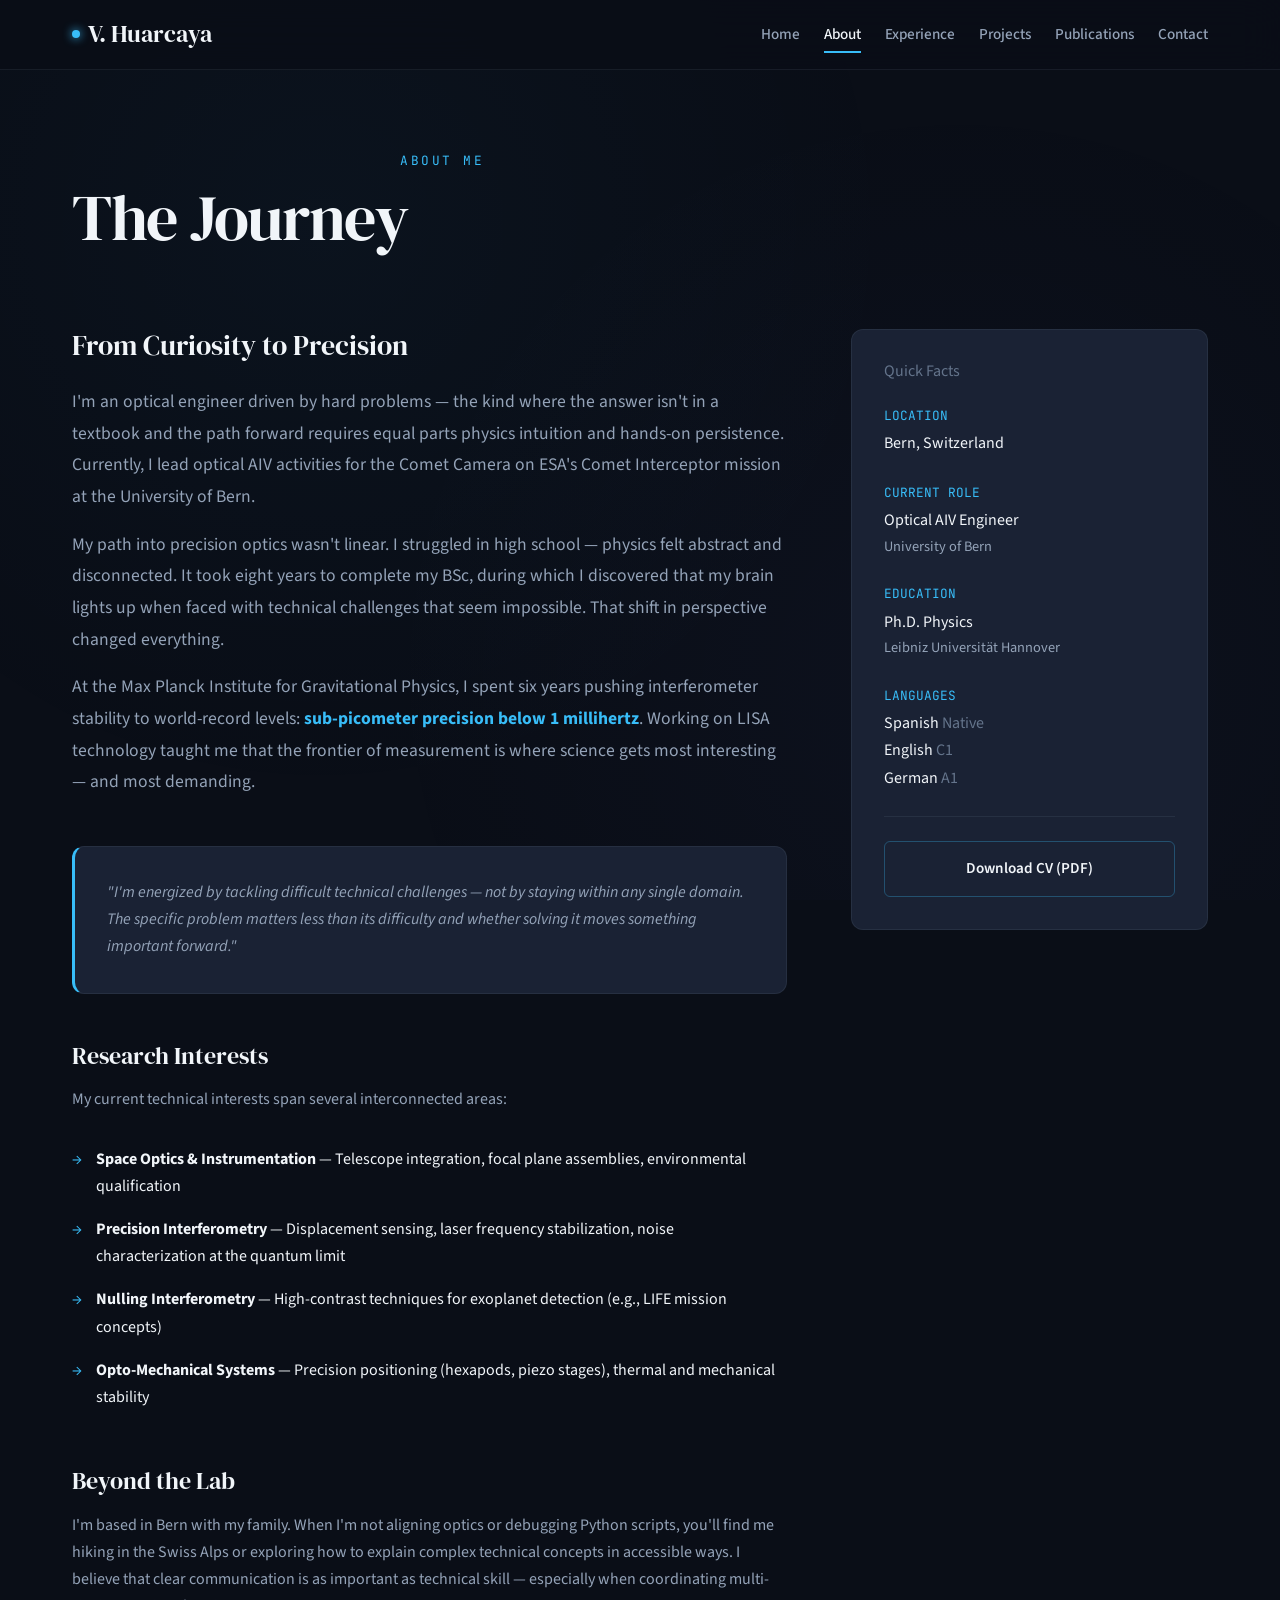
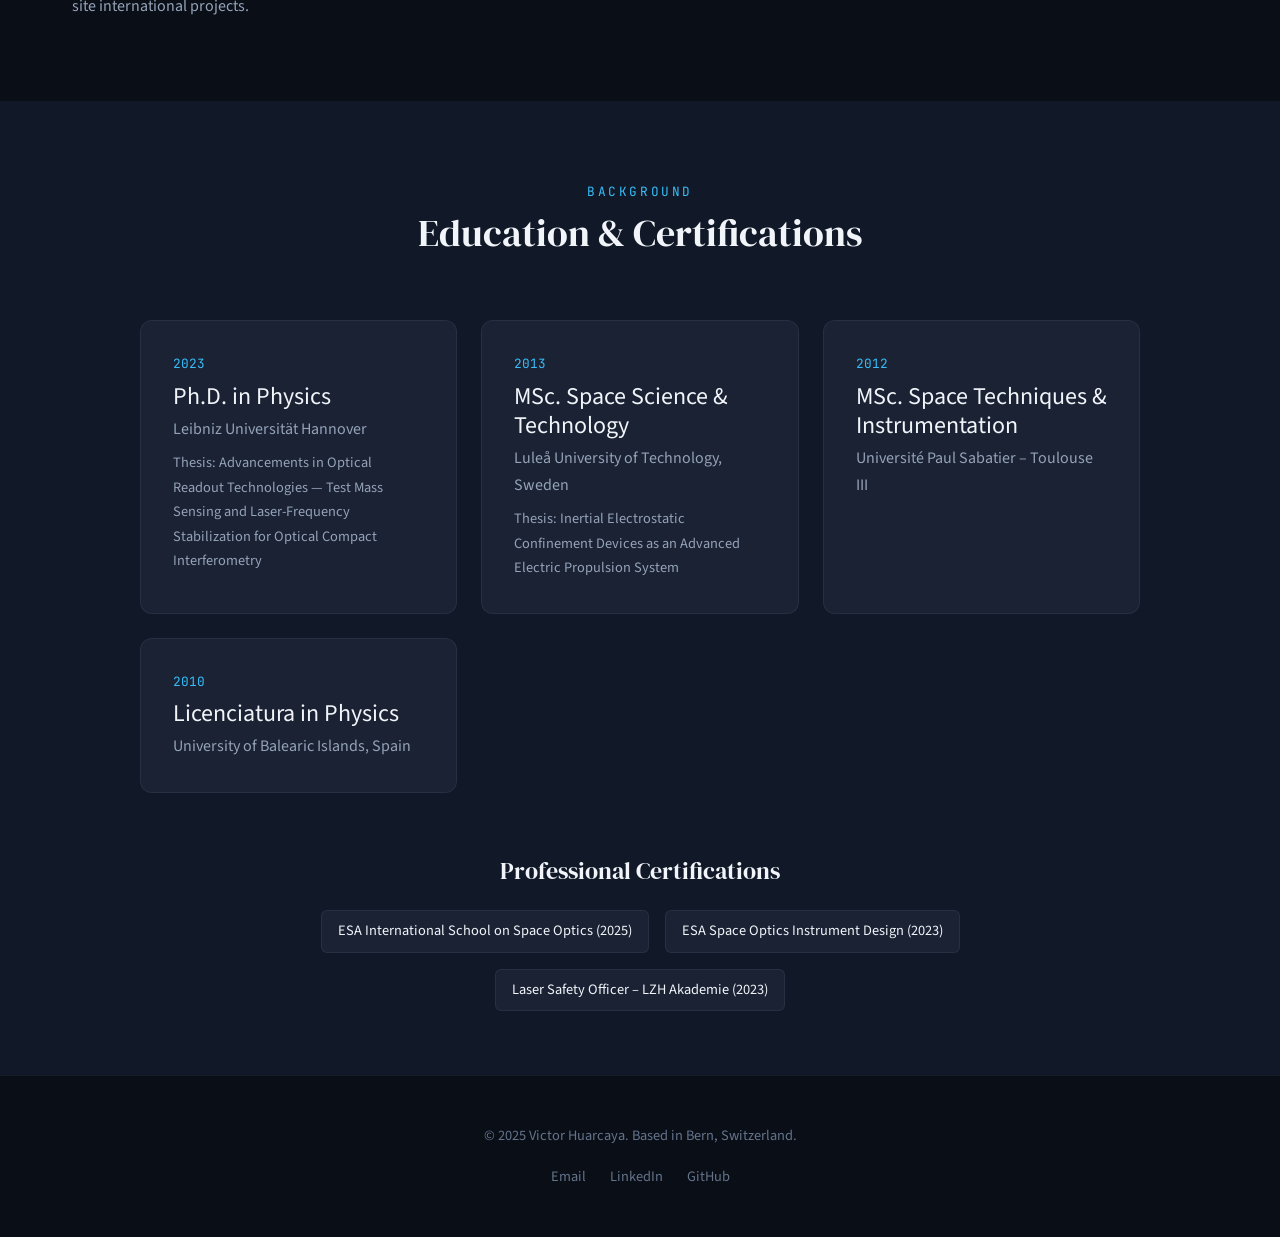
==== about.html @ 5726334d "Add files via upload" ====
<!DOCTYPE html>
<html lang="en">
<head>
  <meta charset="UTF-8">
  <meta name="viewport" content="width=device-width, initial-scale=1.0">
  <meta name="description" content="About Victor Huarcaya - Background, research interests, and journey in precision optics and space instrumentation.">
  
  <title>About | Victor Huarcaya</title>
  
  <!-- Fonts -->
  <link rel="preconnect" href="https://fonts.googleapis.com">
  <link rel="preconnect" href="https://fonts.gstatic.com" crossorigin>
  <link href="https://fonts.googleapis.com/css2?family=DM+Serif+Display&family=JetBrains+Mono:wght@400;500&family=Source+Sans+3:wght@400;500;600;700&display=swap" rel="stylesheet">
  
  <!-- Styles -->
  <link rel="stylesheet" href="css/style.css">
  
  <!-- Favicon -->
  <link rel="icon" type="image/svg+xml" href="data:image/svg+xml,<svg xmlns='http://www.w3.org/2000/svg' viewBox='0 0 100 100'><circle cx='50' cy='50' r='40' fill='none' stroke='%2338bdf8' stroke-width='4'/><circle cx='50' cy='50' r='8' fill='%2338bdf8'/></svg>">
</head>
<body>
  <!-- Navigation -->
  <nav class="nav">
    <div class="nav-inner">
      <a href="index.html" class="nav-logo">V. Huarcaya</a>
      <ul class="nav-links" id="navLinks">
        <li><a href="index.html">Home</a></li>
        <li><a href="about.html" class="active">About</a></li>
        <li><a href="experience.html">Experience</a></li>
        <li><a href="projects.html">Projects</a></li>
        <li><a href="publications.html">Publications</a></li>
        <li><a href="contact.html">Contact</a></li>
      </ul>
      <button class="nav-toggle" id="navToggle" aria-label="Toggle navigation">
        <span></span>
        <span></span>
        <span></span>
      </button>
    </div>
  </nav>

  <!-- Page Header -->
  <section class="hero" style="min-height: auto; padding: calc(var(--nav-height) + var(--space-3xl)) 0 var(--space-2xl);">
    <div class="container">
      <div class="section-header" style="margin-bottom: 0; text-align: left;">
        <p class="overline">About Me</p>
        <h1>The Journey</h1>
      </div>
    </div>
  </section>

  <!-- Main Content -->
  <section style="padding-top: 0;">
    <div class="container">
      <div style="display: grid; grid-template-columns: 2fr 1fr; gap: var(--space-3xl); align-items: start;">
        
        <!-- Bio Content -->
        <div>
          <h2 style="font-size: 1.75rem; margin-bottom: var(--space-lg);">From Curiosity to Precision</h2>
          
          <p style="font-size: 1.1rem; color: var(--text-secondary); line-height: 1.8;">
            I'm an optical engineer driven by hard problems — the kind where the answer isn't in a textbook 
            and the path forward requires equal parts physics intuition and hands-on persistence. Currently, 
            I lead optical AIV activities for the Comet Camera on ESA's Comet Interceptor mission at the 
            University of Bern.
          </p>
          
          <p style="font-size: 1.1rem; color: var(--text-secondary); line-height: 1.8;">
            My path into precision optics wasn't linear. I struggled in high school — physics felt abstract 
            and disconnected. It took eight years to complete my BSc, during which I discovered that my 
            brain lights up when faced with technical challenges that seem impossible. That shift in 
            perspective changed everything.
          </p>
          
          <p style="font-size: 1.1rem; color: var(--text-secondary); line-height: 1.8;">
            At the Max Planck Institute for Gravitational Physics, I spent six years pushing interferometer 
            stability to world-record levels: <strong style="color: var(--accent-primary);">sub-picometer 
            precision below 1 millihertz</strong>. Working on LISA technology taught me that the frontier 
            of measurement is where science gets most interesting — and most demanding.
          </p>

          <div class="card" style="margin: var(--space-2xl) 0; border-left: 3px solid var(--accent-primary);">
            <p style="font-style: italic; margin-bottom: 0; color: var(--text-secondary);">
              "I'm energized by tackling difficult technical challenges — not by staying within any single 
              domain. The specific problem matters less than its difficulty and whether solving it moves 
              something important forward."
            </p>
          </div>

          <h3 style="margin-top: var(--space-2xl);">Research Interests</h3>
          
          <p>My current technical interests span several interconnected areas:</p>
          
          <ul style="list-style: none; margin: var(--space-lg) 0;">
            <li style="padding: var(--space-sm) 0; padding-left: var(--space-lg); position: relative;">
              <span style="position: absolute; left: 0; color: var(--accent-primary);">→</span>
              <strong>Space Optics & Instrumentation</strong> — Telescope integration, focal plane assemblies, 
              environmental qualification
            </li>
            <li style="padding: var(--space-sm) 0; padding-left: var(--space-lg); position: relative;">
              <span style="position: absolute; left: 0; color: var(--accent-primary);">→</span>
              <strong>Precision Interferometry</strong> — Displacement sensing, laser frequency stabilization, 
              noise characterization at the quantum limit
            </li>
            <li style="padding: var(--space-sm) 0; padding-left: var(--space-lg); position: relative;">
              <span style="position: absolute; left: 0; color: var(--accent-primary);">→</span>
              <strong>Nulling Interferometry</strong> — High-contrast techniques for exoplanet detection 
              (e.g., LIFE mission concepts)
            </li>
            <li style="padding: var(--space-sm) 0; padding-left: var(--space-lg); position: relative;">
              <span style="position: absolute; left: 0; color: var(--accent-primary);">→</span>
              <strong>Opto-Mechanical Systems</strong> — Precision positioning (hexapods, piezo stages), 
              thermal and mechanical stability
            </li>
          </ul>

          <h3 style="margin-top: var(--space-2xl);">Beyond the Lab</h3>
          
          <p>
            I'm based in Bern with my family. When I'm not aligning optics or debugging Python scripts, 
            you'll find me hiking in the Swiss Alps or exploring how to explain complex technical concepts 
            in accessible ways. I believe that clear communication is as important as technical skill — 
            especially when coordinating multi-site international projects.
          </p>
        </div>
        
        <!-- Sidebar -->
        <aside>
          <div class="card" style="position: sticky; top: calc(var(--nav-height) + var(--space-xl));">
            <h3 style="font-family: var(--font-body); font-size: 1rem; color: var(--text-muted); margin-bottom: var(--space-lg);">
              Quick Facts
            </h3>
            
            <div style="margin-bottom: var(--space-lg);">
              <p style="font-family: var(--font-mono); font-size: 0.8rem; color: var(--accent-primary); margin-bottom: var(--space-xs);">
                LOCATION
              </p>
              <p style="margin-bottom: 0; color: var(--text-primary);">Bern, Switzerland</p>
            </div>
            
            <div style="margin-bottom: var(--space-lg);">
              <p style="font-family: var(--font-mono); font-size: 0.8rem; color: var(--accent-primary); margin-bottom: var(--space-xs);">
                CURRENT ROLE
              </p>
              <p style="margin-bottom: 0; color: var(--text-primary);">Optical AIV Engineer</p>
              <p style="font-size: 0.9rem;">University of Bern</p>
            </div>
            
            <div style="margin-bottom: var(--space-lg);">
              <p style="font-family: var(--font-mono); font-size: 0.8rem; color: var(--accent-primary); margin-bottom: var(--space-xs);">
                EDUCATION
              </p>
              <p style="margin-bottom: 0; color: var(--text-primary);">Ph.D. Physics</p>
              <p style="font-size: 0.9rem;">Leibniz Universität Hannover</p>
            </div>
            
            <div style="margin-bottom: var(--space-lg);">
              <p style="font-family: var(--font-mono); font-size: 0.8rem; color: var(--accent-primary); margin-bottom: var(--space-xs);">
                LANGUAGES
              </p>
              <p style="margin-bottom: 0;">
                <span style="color: var(--text-primary);">Spanish</span> <span style="color: var(--text-muted);">Native</span><br>
                <span style="color: var(--text-primary);">English</span> <span style="color: var(--text-muted);">C1</span><br>
                <span style="color: var(--text-primary);">German</span> <span style="color: var(--text-muted);">A1</span>
              </p>
            </div>
            
            <hr style="border: none; border-top: 1px solid var(--border-subtle); margin: var(--space-lg) 0;">
            
            <a href="assets/CV_vhuarcaya.pdf" class="btn btn-outline" style="width: 100%; justify-content: center;" download>
              Download CV (PDF)
            </a>
          </div>
        </aside>
      </div>
    </div>
  </section>

  <!-- Education Section -->
  <section style="background: var(--bg-secondary);">
    <div class="container">
      <div class="section-header">
        <p class="overline">Background</p>
        <h2>Education & Certifications</h2>
      </div>
      
      <div class="highlights" style="max-width: 1000px; margin: 0 auto;">
        <div class="card">
          <p style="font-family: var(--font-mono); font-size: 0.8rem; color: var(--accent-primary); margin-bottom: var(--space-sm);">
            2023
          </p>
          <h3 style="font-family: var(--font-body); margin-bottom: var(--space-xs);">Ph.D. in Physics</h3>
          <p style="color: var(--text-secondary); margin-bottom: var(--space-sm);">Leibniz Universität Hannover</p>
          <p style="font-size: 0.9rem; margin-bottom: 0;">
            Thesis: Advancements in Optical Readout Technologies — Test Mass Sensing and 
            Laser-Frequency Stabilization for Optical Compact Interferometry
          </p>
        </div>
        
        <div class="card">
          <p style="font-family: var(--font-mono); font-size: 0.8rem; color: var(--accent-primary); margin-bottom: var(--space-sm);">
            2013
          </p>
          <h3 style="font-family: var(--font-body); margin-bottom: var(--space-xs);">MSc. Space Science & Technology</h3>
          <p style="color: var(--text-secondary); margin-bottom: var(--space-sm);">Luleå University of Technology, Sweden</p>
          <p style="font-size: 0.9rem; margin-bottom: 0;">
            Thesis: Inertial Electrostatic Confinement Devices as an Advanced Electric Propulsion System
          </p>
        </div>
        
        <div class="card">
          <p style="font-family: var(--font-mono); font-size: 0.8rem; color: var(--accent-primary); margin-bottom: var(--space-sm);">
            2012
          </p>
          <h3 style="font-family: var(--font-body); margin-bottom: var(--space-xs);">MSc. Space Techniques & Instrumentation</h3>
          <p style="color: var(--text-secondary); margin-bottom: 0;">Université Paul Sabatier – Toulouse III</p>
        </div>
        
        <div class="card">
          <p style="font-family: var(--font-mono); font-size: 0.8rem; color: var(--accent-primary); margin-bottom: var(--space-sm);">
            2010
          </p>
          <h3 style="font-family: var(--font-body); margin-bottom: var(--space-xs);">Licenciatura in Physics</h3>
          <p style="color: var(--text-secondary); margin-bottom: 0;">University of Balearic Islands, Spain</p>
        </div>
      </div>
      
      <!-- Certifications -->
      <div style="max-width: 800px; margin: var(--space-3xl) auto 0; text-align: center;">
        <h3 style="margin-bottom: var(--space-lg);">Professional Certifications</h3>
        <div style="display: flex; flex-wrap: wrap; gap: var(--space-md); justify-content: center;">
          <span style="background: var(--bg-card); border: 1px solid var(--border-subtle); padding: var(--space-sm) var(--space-md); border-radius: 6px; font-size: 0.9rem;">
            ESA International School on Space Optics (2025)
          </span>
          <span style="background: var(--bg-card); border: 1px solid var(--border-subtle); padding: var(--space-sm) var(--space-md); border-radius: 6px; font-size: 0.9rem;">
            ESA Space Optics Instrument Design (2023)
          </span>
          <span style="background: var(--bg-card); border: 1px solid var(--border-subtle); padding: var(--space-sm) var(--space-md); border-radius: 6px; font-size: 0.9rem;">
            Laser Safety Officer – LZH Akademie (2023)
          </span>
        </div>
      </div>
    </div>
  </section>

  <!-- Footer -->
  <footer class="footer">
    <div class="container">
      <p>© 2025 Victor Huarcaya. Based in Bern, Switzerland.</p>
      <div class="footer-links">
        <a href="mailto:victor.huarcaya@proton.me">Email</a>
        <a href="https://linkedin.com/in/vhuarcaya" target="_blank" rel="noopener">LinkedIn</a>
        <a href="https://github.com/vhuarcaya" target="_blank" rel="noopener">GitHub</a>
      </div>
    </div>
  </footer>

  <!-- Scripts -->
  <script>
    const navToggle = document.getElementById('navToggle');
    const navLinks = document.getElementById('navLinks');
    
    navToggle.addEventListener('click', () => {
      navLinks.classList.toggle('active');
    });

    navLinks.querySelectorAll('a').forEach(link => {
      link.addEventListener('click', () => {
        navLinks.classList.remove('active');
      });
    });
  </script>
</body>
</html>
---- css/style.css ----
/* ============================================
   Victor Huarcaya - Personal Website
   Aesthetic: Refined Scientific / Precision Optics
   ============================================ */

/* ---------- CSS Variables ---------- */
:root {
  /* Color palette - deep space with laser accents */
  --bg-primary: #0a0e17;
  --bg-secondary: #111827;
  --bg-card: #1a2234;
  --bg-card-hover: #212d45;
  
  --text-primary: #f1f5f9;
  --text-secondary: #94a3b8;
  --text-muted: #64748b;
  
  --accent-primary: #38bdf8;    /* Cyan - laser blue */
  --accent-secondary: #818cf8;  /* Soft violet */
  --accent-tertiary: #22d3ee;   /* Bright cyan */
  --accent-gold: #fbbf24;       /* Achievement highlight */
  
  --border-subtle: rgba(148, 163, 184, 0.1);
  --border-accent: rgba(56, 189, 248, 0.3);
  
  /* Typography */
  --font-display: 'DM Serif Display', Georgia, serif;
  --font-body: 'Source Sans 3', -apple-system, sans-serif;
  --font-mono: 'JetBrains Mono', 'Fira Code', monospace;
  
  /* Spacing */
  --space-xs: 0.25rem;
  --space-sm: 0.5rem;
  --space-md: 1rem;
  --space-lg: 1.5rem;
  --space-xl: 2rem;
  --space-2xl: 3rem;
  --space-3xl: 4rem;
  
  /* Transitions */
  --transition-fast: 150ms ease;
  --transition-base: 250ms ease;
  --transition-slow: 400ms ease;
  
  /* Layout */
  --max-width: 1200px;
  --nav-height: 70px;
}

/* ---------- Reset & Base ---------- */
*, *::before, *::after {
  box-sizing: border-box;
  margin: 0;
  padding: 0;
}

html {
  scroll-behavior: smooth;
  font-size: 16px;
}

body {
  font-family: var(--font-body);
  background: var(--bg-primary);
  color: var(--text-primary);
  line-height: 1.7;
  min-height: 100vh;
  overflow-x: hidden;
}

/* Subtle grid background */
body::before {
  content: '';
  position: fixed;
  top: 0;
  left: 0;
  width: 100%;
  height: 100%;
  background-image: 
    radial-gradient(circle at 25% 25%, rgba(56, 189, 248, 0.03) 0%, transparent 50%),
    radial-gradient(circle at 75% 75%, rgba(129, 140, 248, 0.03) 0%, transparent 50%);
  pointer-events: none;
  z-index: -1;
}

a {
  color: var(--accent-primary);
  text-decoration: none;
  transition: color var(--transition-fast);
}

a:hover {
  color: var(--accent-tertiary);
}

img {
  max-width: 100%;
  height: auto;
  display: block;
}

/* ---------- Typography ---------- */
h1, h2, h3, h4 {
  font-family: var(--font-display);
  font-weight: 400;
  line-height: 1.2;
  color: var(--text-primary);
}

h1 {
  font-size: clamp(2.5rem, 5vw, 4rem);
  letter-spacing: -0.02em;
}

h2 {
  font-size: clamp(1.75rem, 3vw, 2.5rem);
  margin-bottom: var(--space-lg);
}

h3 {
  font-size: clamp(1.25rem, 2vw, 1.5rem);
  margin-bottom: var(--space-md);
}

p {
  margin-bottom: var(--space-md);
  color: var(--text-secondary);
}

.lead {
  font-size: 1.25rem;
  color: var(--text-secondary);
  max-width: 65ch;
}

/* ---------- Layout ---------- */
.container {
  width: 100%;
  max-width: var(--max-width);
  margin: 0 auto;
  padding: 0 var(--space-xl);
}

section {
  padding: var(--space-3xl) 0;
}

/* ---------- Navigation ---------- */
.nav {
  position: fixed;
  top: 0;
  left: 0;
  right: 0;
  height: var(--nav-height);
  background: rgba(10, 14, 23, 0.85);
  backdrop-filter: blur(20px);
  border-bottom: 1px solid var(--border-subtle);
  z-index: 1000;
  transition: background var(--transition-base);
}

.nav-inner {
  display: flex;
  align-items: center;
  justify-content: space-between;
  height: 100%;
  max-width: var(--max-width);
  margin: 0 auto;
  padding: 0 var(--space-xl);
}

.nav-logo {
  font-family: var(--font-display);
  font-size: 1.5rem;
  color: var(--text-primary);
  display: flex;
  align-items: center;
  gap: var(--space-sm);
}

.nav-logo::before {
  content: '';
  width: 8px;
  height: 8px;
  background: var(--accent-primary);
  border-radius: 50%;
  box-shadow: 0 0 10px var(--accent-primary);
}

.nav-links {
  display: flex;
  gap: var(--space-lg);
  list-style: none;
}

.nav-links a {
  color: var(--text-secondary);
  font-size: 0.95rem;
  font-weight: 500;
  padding: var(--space-sm) 0;
  position: relative;
}

.nav-links a::after {
  content: '';
  position: absolute;
  bottom: 0;
  left: 0;
  width: 0;
  height: 2px;
  background: var(--accent-primary);
  transition: width var(--transition-base);
}

.nav-links a:hover,
.nav-links a.active {
  color: var(--text-primary);
}

.nav-links a:hover::after,
.nav-links a.active::after {
  width: 100%;
}

/* Mobile nav toggle */
.nav-toggle {
  display: none;
  flex-direction: column;
  gap: 5px;
  background: none;
  border: none;
  cursor: pointer;
  padding: var(--space-sm);
}

.nav-toggle span {
  width: 24px;
  height: 2px;
  background: var(--text-primary);
  transition: var(--transition-fast);
}

/* ---------- Hero Section ---------- */
.hero {
  min-height: 100vh;
  display: flex;
  align-items: center;
  padding-top: var(--nav-height);
  position: relative;
  overflow: hidden;
}

.hero-content {
  display: grid;
  grid-template-columns: 1fr 1fr;
  gap: var(--space-3xl);
  align-items: center;
}

.hero-text {
  animation: fadeInUp 0.8s ease-out;
}

.hero-subtitle {
  font-family: var(--font-mono);
  font-size: 0.875rem;
  color: var(--accent-primary);
  text-transform: uppercase;
  letter-spacing: 0.15em;
  margin-bottom: var(--space-md);
}

.hero h1 {
  margin-bottom: var(--space-lg);
}

.hero h1 .highlight {
  color: var(--accent-primary);
  position: relative;
}

.hero-description {
  font-size: 1.125rem;
  color: var(--text-secondary);
  margin-bottom: var(--space-xl);
  max-width: 50ch;
}

.hero-cta {
  display: flex;
  gap: var(--space-md);
  flex-wrap: wrap;
}

.hero-image {
  position: relative;
  animation: fadeIn 1s ease-out 0.3s both;
}

.hero-image img {
  width: 100%;
  max-width: 400px;
  border-radius: 8px;
  border: 1px solid var(--border-subtle);
  margin-left: auto;
}

.hero-image::before {
  content: '';
  position: absolute;
  top: -20px;
  right: -20px;
  width: 100%;
  height: 100%;
  border: 1px solid var(--accent-primary);
  border-radius: 8px;
  opacity: 0.3;
  z-index: -1;
}

/* Hero decorative elements */
.hero-decoration {
  position: absolute;
  width: 400px;
  height: 400px;
  border-radius: 50%;
  background: radial-gradient(circle, rgba(56, 189, 248, 0.1) 0%, transparent 70%);
  pointer-events: none;
}

.hero-decoration-1 {
  top: 10%;
  right: -10%;
}

.hero-decoration-2 {
  bottom: 10%;
  left: -15%;
  background: radial-gradient(circle, rgba(129, 140, 248, 0.08) 0%, transparent 70%);
}

/* ---------- Buttons ---------- */
.btn {
  display: inline-flex;
  align-items: center;
  gap: var(--space-sm);
  padding: 0.875rem 1.75rem;
  font-family: var(--font-body);
  font-size: 0.95rem;
  font-weight: 600;
  border-radius: 6px;
  border: none;
  cursor: pointer;
  transition: all var(--transition-base);
}

.btn-primary {
  background: var(--accent-primary);
  color: var(--bg-primary);
}

.btn-primary:hover {
  background: var(--accent-tertiary);
  color: var(--bg-primary);
  transform: translateY(-2px);
  box-shadow: 0 10px 30px rgba(56, 189, 248, 0.3);
}

.btn-outline {
  background: transparent;
  color: var(--text-primary);
  border: 1px solid var(--border-accent);
}

.btn-outline:hover {
  background: rgba(56, 189, 248, 0.1);
  color: var(--accent-primary);
  border-color: var(--accent-primary);
}

/* ---------- Cards ---------- */
.card {
  background: var(--bg-card);
  border: 1px solid var(--border-subtle);
  border-radius: 12px;
  padding: var(--space-xl);
  transition: all var(--transition-base);
}

.card:hover {
  background: var(--bg-card-hover);
  border-color: var(--border-accent);
  transform: translateY(-4px);
}

.card-highlight {
  border-color: var(--accent-gold);
  position: relative;
  overflow: hidden;
}

.card-highlight::before {
  content: '';
  position: absolute;
  top: 0;
  left: 0;
  right: 0;
  height: 3px;
  background: linear-gradient(90deg, var(--accent-gold), var(--accent-primary));
}

/* ---------- Section Headers ---------- */
.section-header {
  text-align: center;
  margin-bottom: var(--space-3xl);
}

.section-header .overline {
  font-family: var(--font-mono);
  font-size: 0.8rem;
  color: var(--accent-primary);
  text-transform: uppercase;
  letter-spacing: 0.2em;
  margin-bottom: var(--space-sm);
}

.section-header p {
  max-width: 60ch;
  margin: var(--space-md) auto 0;
}

/* ---------- Highlights Grid ---------- */
.highlights {
  display: grid;
  grid-template-columns: repeat(auto-fit, minmax(280px, 1fr));
  gap: var(--space-lg);
  margin-top: var(--space-2xl);
}

.highlight-card {
  text-align: center;
  padding: var(--space-2xl) var(--space-xl);
}

.highlight-icon {
  width: 60px;
  height: 60px;
  margin: 0 auto var(--space-lg);
  display: flex;
  align-items: center;
  justify-content: center;
  background: rgba(56, 189, 248, 0.1);
  border-radius: 12px;
  font-size: 1.5rem;
}

.highlight-card h3 {
  font-family: var(--font-body);
  font-weight: 600;
  margin-bottom: var(--space-sm);
}

.highlight-stat {
  font-family: var(--font-mono);
  font-size: 2rem;
  color: var(--accent-primary);
  margin-bottom: var(--space-sm);
}

/* ---------- Timeline ---------- */
.timeline {
  position: relative;
  max-width: 900px;
  margin: 0 auto;
}

.timeline::before {
  content: '';
  position: absolute;
  left: 0;
  top: 0;
  bottom: 0;
  width: 2px;
  background: linear-gradient(to bottom, var(--accent-primary), var(--accent-secondary));
  opacity: 0.3;
}

.timeline-item {
  position: relative;
  padding-left: var(--space-2xl);
  padding-bottom: var(--space-2xl);
}

.timeline-item:last-child {
  padding-bottom: 0;
}

.timeline-item::before {
  content: '';
  position: absolute;
  left: -5px;
  top: 8px;
  width: 12px;
  height: 12px;
  background: var(--bg-primary);
  border: 2px solid var(--accent-primary);
  border-radius: 50%;
}

.timeline-item.current::before {
  background: var(--accent-primary);
  box-shadow: 0 0 15px var(--accent-primary);
}

.timeline-date {
  font-family: var(--font-mono);
  font-size: 0.85rem;
  color: var(--accent-primary);
  margin-bottom: var(--space-xs);
}

.timeline-title {
  font-family: var(--font-body);
  font-size: 1.25rem;
  font-weight: 600;
  color: var(--text-primary);
  margin-bottom: var(--space-xs);
}

.timeline-org {
  font-size: 1rem;
  color: var(--text-secondary);
  margin-bottom: var(--space-sm);
}

.timeline-description {
  color: var(--text-muted);
  font-size: 0.95rem;
}

.timeline-description ul {
  list-style: none;
  margin-top: var(--space-sm);
}

.timeline-description li {
  position: relative;
  padding-left: var(--space-lg);
  margin-bottom: var(--space-sm);
}

.timeline-description li::before {
  content: '→';
  position: absolute;
  left: 0;
  color: var(--accent-primary);
}

/* ---------- Projects Grid ---------- */
.projects-grid {
  display: grid;
  grid-template-columns: repeat(auto-fit, minmax(350px, 1fr));
  gap: var(--space-xl);
}

.project-card {
  position: relative;
}

.project-card .tag {
  display: inline-block;
  font-family: var(--font-mono);
  font-size: 0.75rem;
  color: var(--accent-primary);
  background: rgba(56, 189, 248, 0.1);
  padding: var(--space-xs) var(--space-sm);
  border-radius: 4px;
  margin-bottom: var(--space-md);
}

.project-card h3 {
  font-family: var(--font-body);
  font-weight: 600;
}

.project-card p {
  font-size: 0.95rem;
}

.project-tech {
  display: flex;
  flex-wrap: wrap;
  gap: var(--space-sm);
  margin-top: var(--space-md);
}

.project-tech span {
  font-family: var(--font-mono);
  font-size: 0.75rem;
  color: var(--text-muted);
  background: var(--bg-secondary);
  padding: var(--space-xs) var(--space-sm);
  border-radius: 4px;
}

/* ---------- Publications ---------- */
.publications-list {
  max-width: 900px;
  margin: 0 auto;
}

.publication-item {
  padding: var(--space-xl);
  margin-bottom: var(--space-md);
  border-left: 3px solid var(--accent-primary);
}

.publication-item:hover {
  border-left-color: var(--accent-tertiary);
}

.publication-title {
  font-family: var(--font-body);
  font-size: 1.1rem;
  font-weight: 600;
  color: var(--text-primary);
  margin-bottom: var(--space-sm);
}

.publication-authors {
  font-size: 0.95rem;
  color: var(--text-secondary);
  margin-bottom: var(--space-sm);
}

.publication-authors strong {
  color: var(--accent-primary);
}

.publication-venue {
  font-family: var(--font-mono);
  font-size: 0.85rem;
  color: var(--text-muted);
}

.publication-venue a {
  color: var(--accent-secondary);
}

/* ---------- Contact ---------- */
.contact-grid {
  display: grid;
  grid-template-columns: 1fr 1fr;
  gap: var(--space-3xl);
  align-items: start;
}

.contact-info {
  display: flex;
  flex-direction: column;
  gap: var(--space-lg);
}

.contact-item {
  display: flex;
  align-items: center;
  gap: var(--space-md);
}

.contact-item .icon {
  width: 48px;
  height: 48px;
  display: flex;
  align-items: center;
  justify-content: center;
  background: var(--bg-card);
  border: 1px solid var(--border-subtle);
  border-radius: 10px;
  font-size: 1.25rem;
}

.contact-item span {
  color: var(--text-muted);
  font-size: 0.85rem;
}

.contact-item strong {
  display: block;
  color: var(--text-primary);
  font-size: 1rem;
}

/* ---------- Footer ---------- */
.footer {
  padding: var(--space-2xl) 0;
  border-top: 1px solid var(--border-subtle);
  text-align: center;
}

.footer p {
  font-size: 0.9rem;
  color: var(--text-muted);
}

.footer-links {
  display: flex;
  justify-content: center;
  gap: var(--space-lg);
  margin-top: var(--space-md);
}

.footer-links a {
  color: var(--text-muted);
  font-size: 0.9rem;
}

.footer-links a:hover {
  color: var(--accent-primary);
}

/* ---------- Animations ---------- */
@keyframes fadeIn {
  from { opacity: 0; }
  to { opacity: 1; }
}

@keyframes fadeInUp {
  from {
    opacity: 0;
    transform: translateY(30px);
  }
  to {
    opacity: 1;
    transform: translateY(0);
  }
}

@keyframes pulse {
  0%, 100% { opacity: 1; }
  50% { opacity: 0.5; }
}

/* Animate elements on scroll (add via JS) */
.animate-on-scroll {
  opacity: 0;
  transform: translateY(20px);
  transition: opacity 0.6s ease, transform 0.6s ease;
}

.animate-on-scroll.visible {
  opacity: 1;
  transform: translateY(0);
}

/* ---------- Responsive ---------- */
@media (max-width: 968px) {
  .hero-content {
    grid-template-columns: 1fr;
    text-align: center;
  }
  
  .hero-image {
    order: -1;
  }
  
  .hero-image img {
    max-width: 300px;
    margin: 0 auto;
  }
  
  .hero-cta {
    justify-content: center;
  }
  
  .contact-grid {
    grid-template-columns: 1fr;
  }
}

@media (max-width: 768px) {
  :root {
    --nav-height: 60px;
  }
  
  .nav-links {
    position: fixed;
    top: var(--nav-height);
    left: 0;
    right: 0;
    background: var(--bg-primary);
    flex-direction: column;
    padding: var(--space-xl);
    gap: var(--space-md);
    border-bottom: 1px solid var(--border-subtle);
    transform: translateY(-100%);
    opacity: 0;
    visibility: hidden;
    transition: all var(--transition-base);
  }
  
  .nav-links.active {
    transform: translateY(0);
    opacity: 1;
    visibility: visible;
  }
  
  .nav-toggle {
    display: flex;
  }
  
  .projects-grid {
    grid-template-columns: 1fr;
  }
  
  .timeline::before {
    left: 6px;
  }
  
  .timeline-item {
    padding-left: var(--space-2xl);
  }
  
  .timeline-item::before {
    left: 0;
  }
}

@media (max-width: 480px) {
  .container {
    padding: 0 var(--space-md);
  }
  
  .btn {
    width: 100%;
    justify-content: center;
  }
  
  .hero-cta {
    flex-direction: column;
  }
}

/* ---------- Utilities ---------- */
.text-center { text-align: center; }
.text-accent { color: var(--accent-primary); }
.mt-1 { margin-top: var(--space-md); }
.mt-2 { margin-top: var(--space-xl); }
.mt-3 { margin-top: var(--space-2xl); }
.mb-1 { margin-bottom: var(--space-md); }
.mb-2 { margin-bottom: var(--space-xl); }
.mb-3 { margin-bottom: var(--space-2xl); }
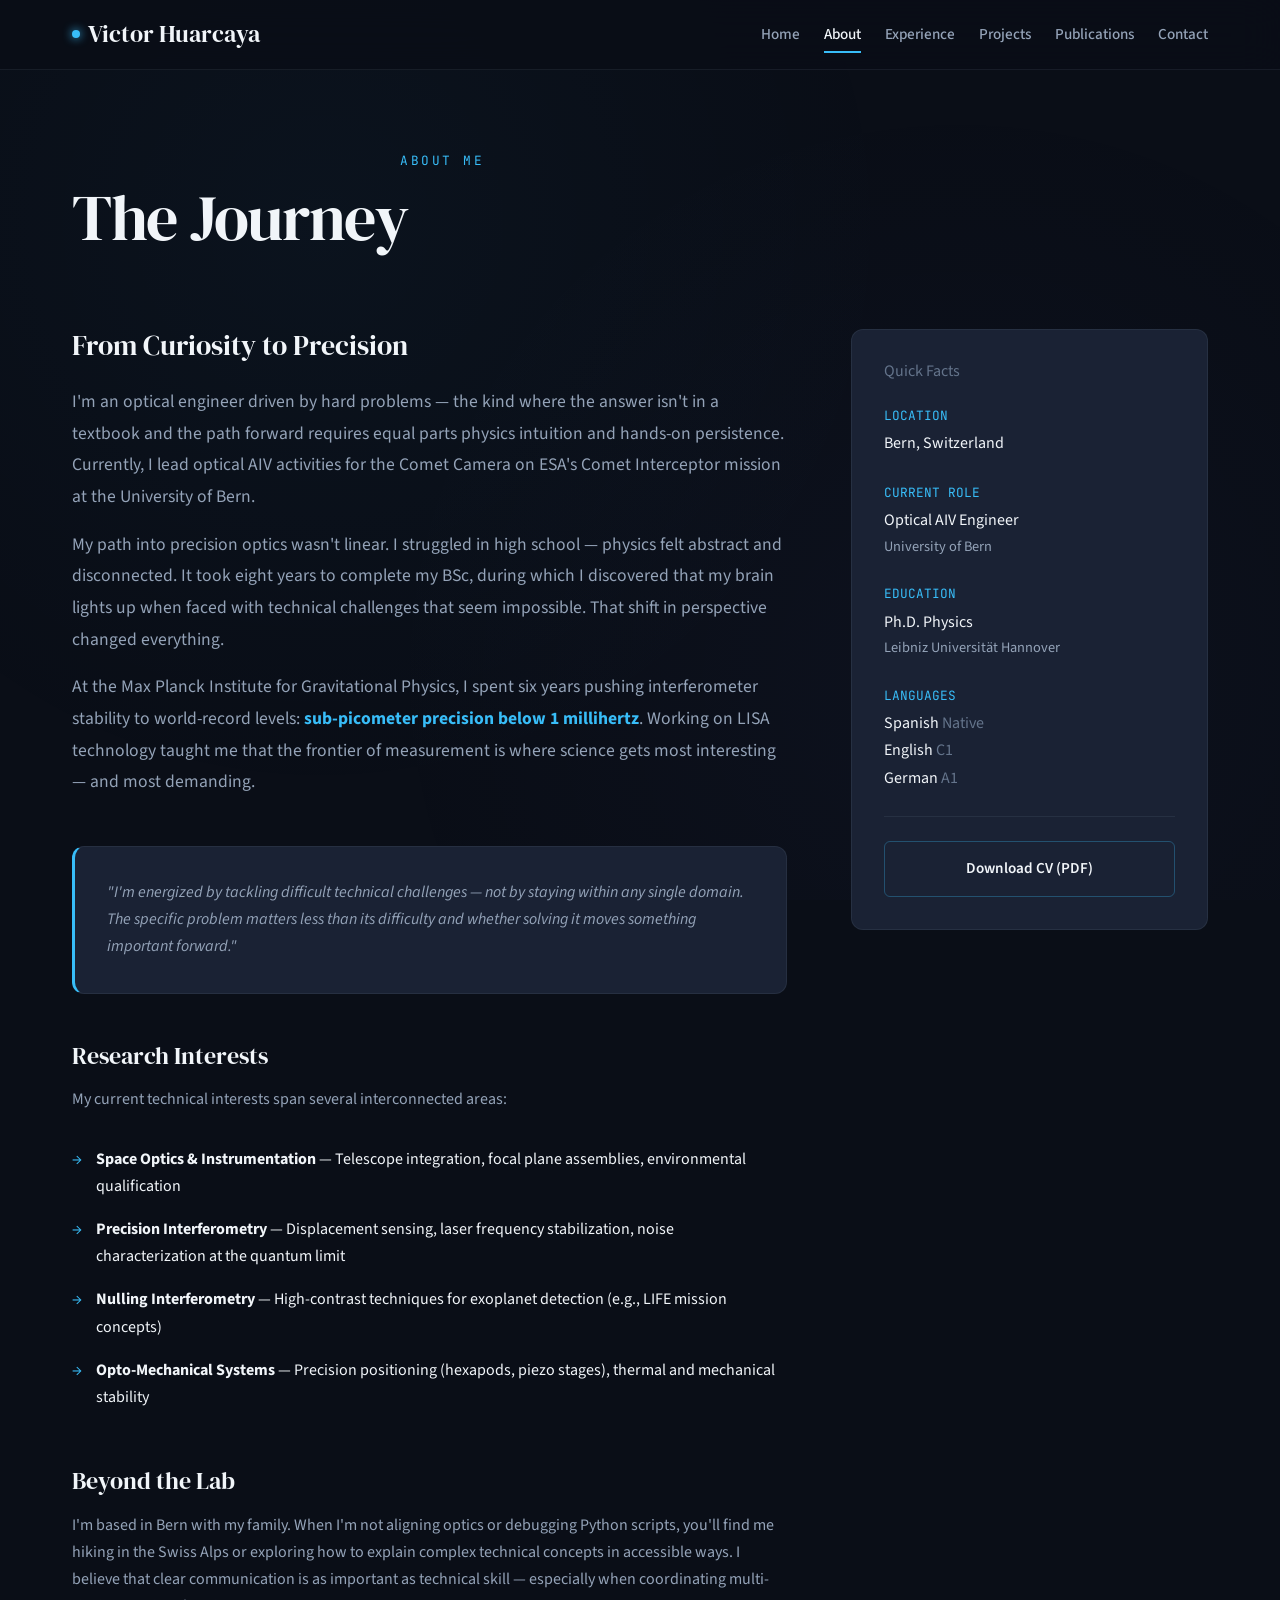
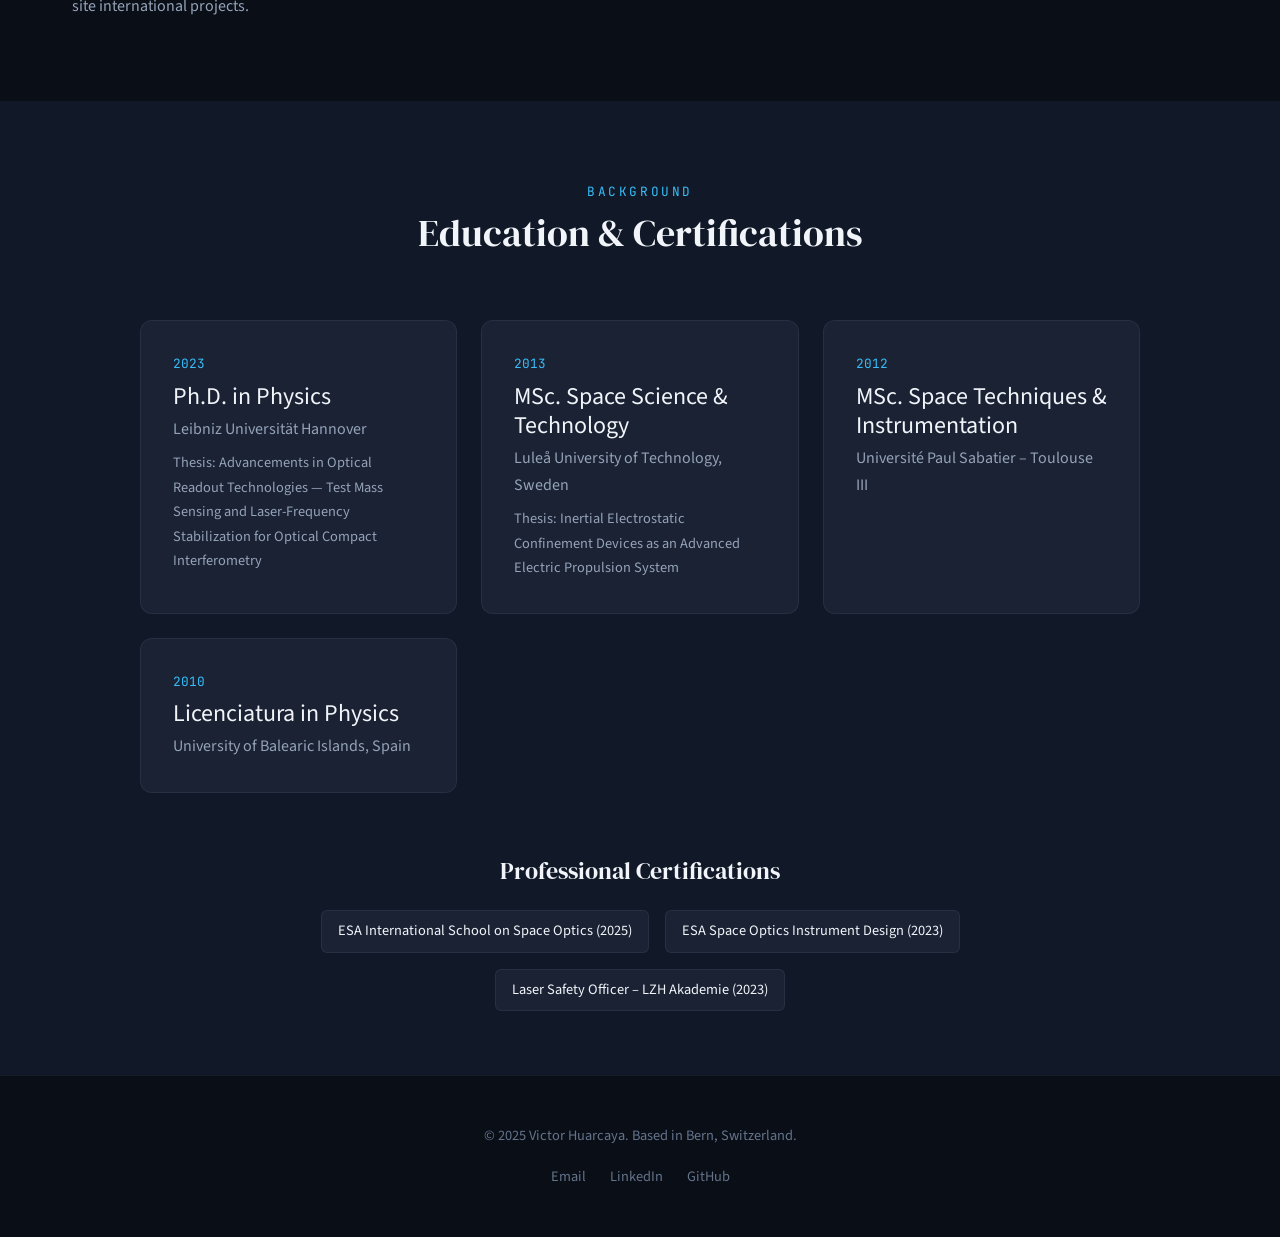
==== commit 7544b762: "Update about.html" ====
--- a/about.html
+++ b/about.html
@@ -22,7 +22,7 @@
   <!-- Navigation -->
   <nav class="nav">
     <div class="nav-inner">
-      <a href="index.html" class="nav-logo">V. Huarcaya</a>
+      <a href="index.html" class="nav-logo">Victor Huarcaya</a>
       <ul class="nav-links" id="navLinks">
         <li><a href="index.html">Home</a></li>
         <li><a href="about.html" class="active">About</a></li>
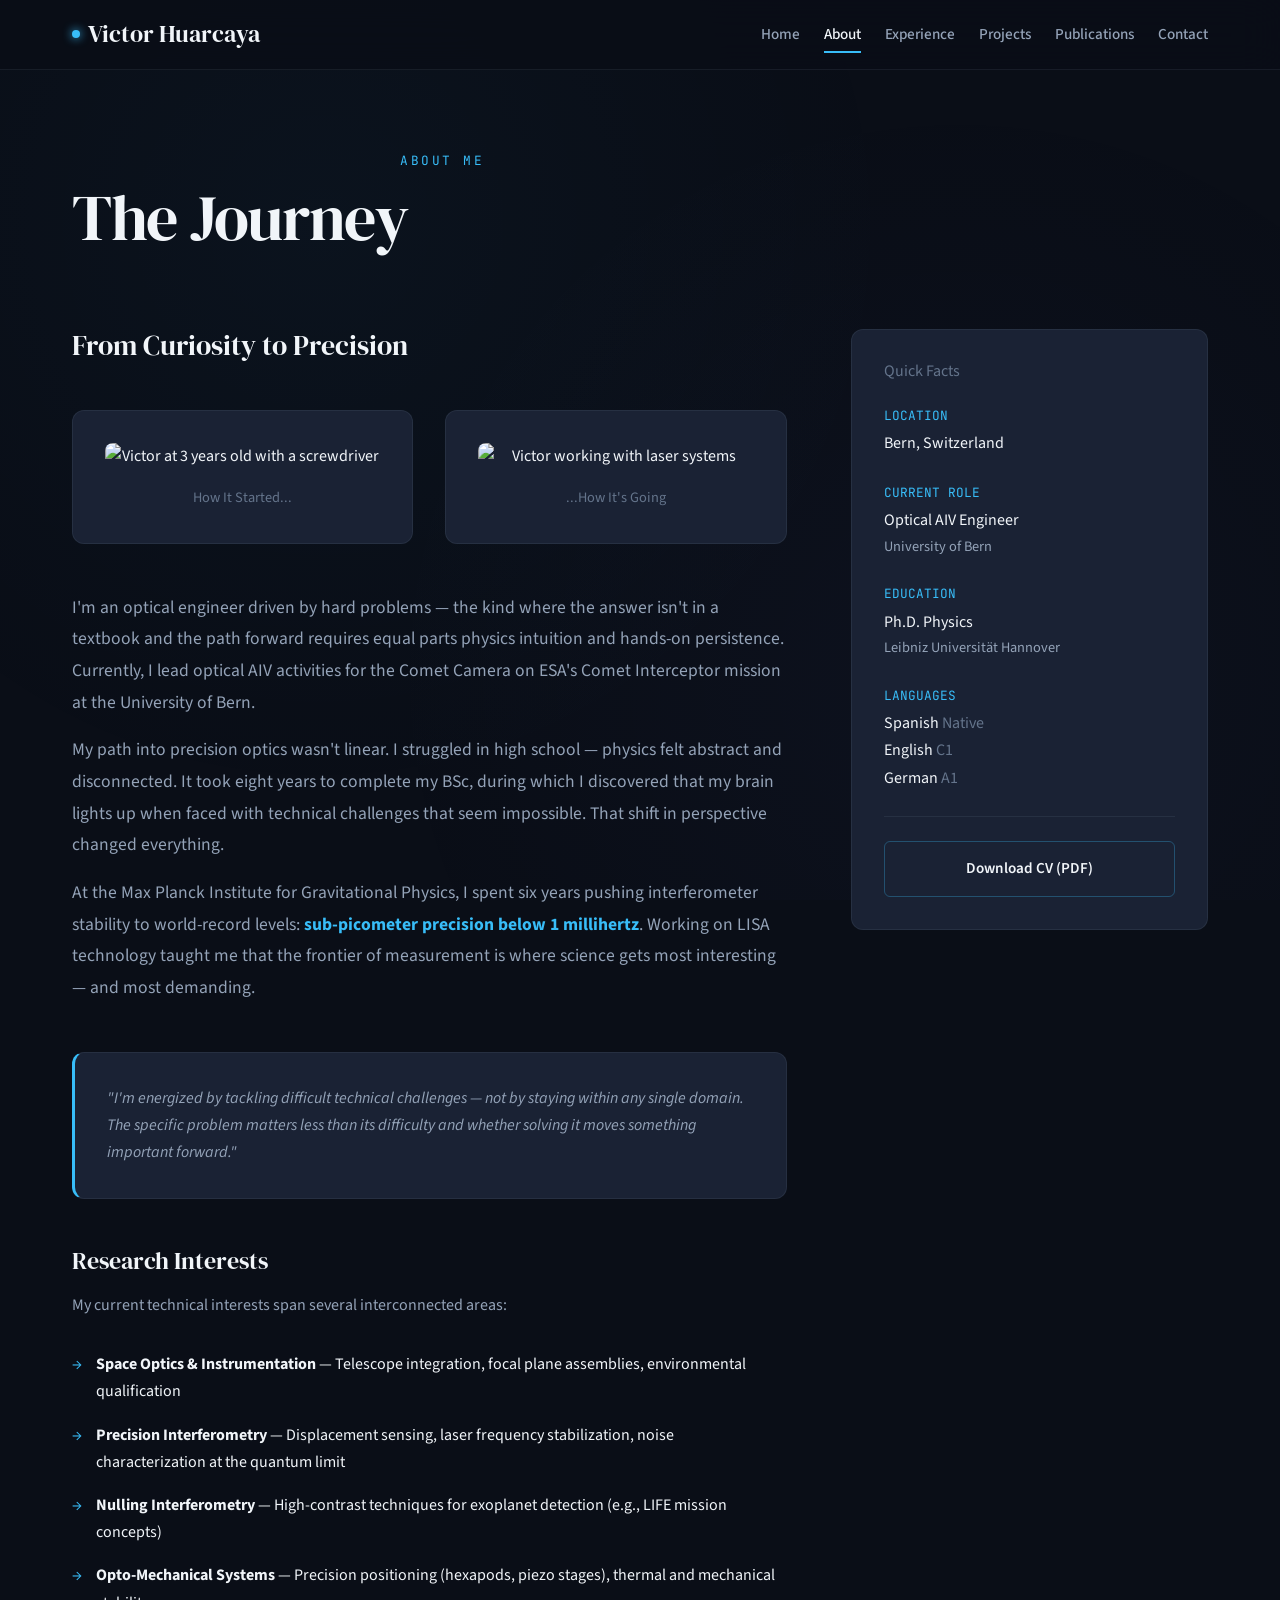
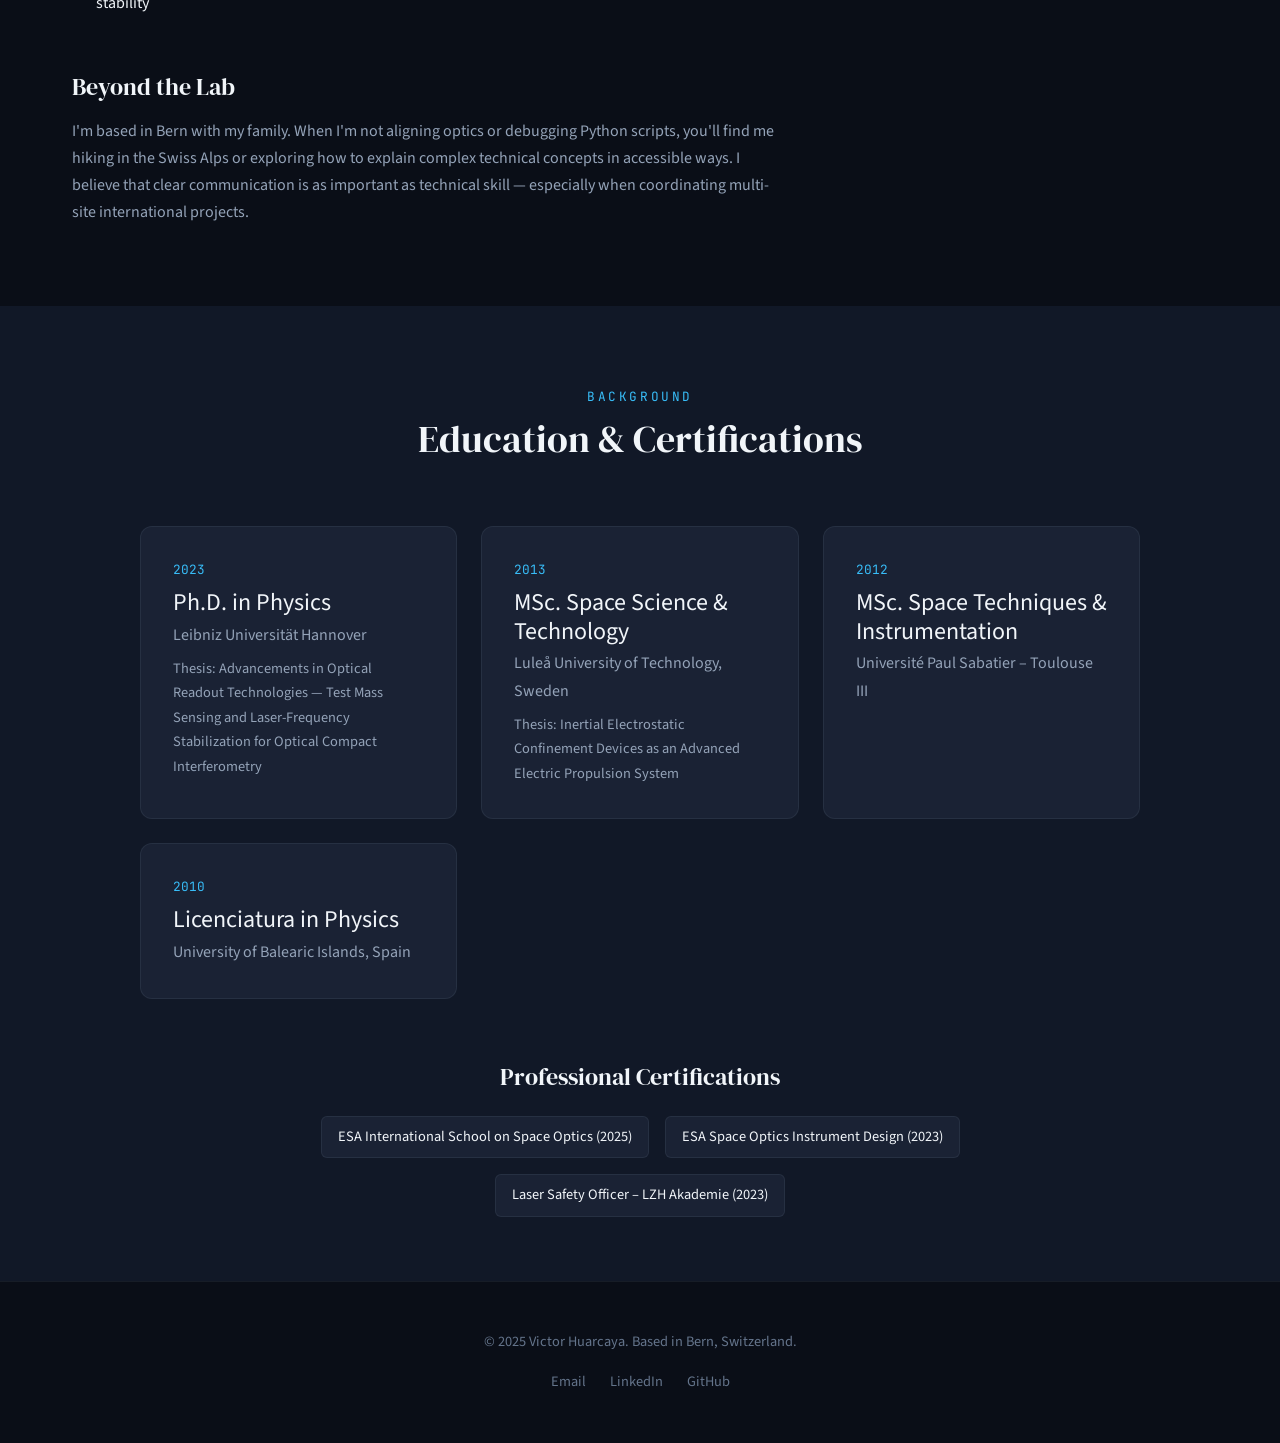
==== commit a1bcb4c1: "Update about.html" ====
--- a/about.html
+++ b/about.html
@@ -57,7 +57,23 @@
         <!-- Bio Content -->
         <div>
           <h2 style="font-size: 1.75rem; margin-bottom: var(--space-lg);">From Curiosity to Precision</h2>
-          
+          <!-- Add this after the first two paragraphs -->
+          <div style="display: grid; grid-template-columns: 1fr 1fr; gap: var(--space-xl); margin: var(--space-2xl) 0;">
+          <div class="card" style="text-align: center;">
+          <img src="assets/childhood-screwdriver.jpg" alt="Victor at 3 years old with a screwdriver" 
+          style="width: 100%; border-radius: 8px; margin-bottom: var(--space-md);">
+          <p style="font-size: 0.9rem; color: var(--text-muted); margin-bottom: 0;">
+          How It Started...
+          </p>
+          </div>
+          <div class="card" style="text-align: center;">
+          <img src="assets/working-lasers.jpg" alt="Victor working with laser systems" 
+          style="width: 100%; border-radius: 8px; margin-bottom: var(--space-md);">
+          <p style="font-size: 0.9rem; color: var(--text-muted); margin-bottom: 0;">
+          ...How It's Going
+          </p>
+          </div>
+          </div>
           <p style="font-size: 1.1rem; color: var(--text-secondary); line-height: 1.8;">
             I'm an optical engineer driven by hard problems — the kind where the answer isn't in a textbook 
             and the path forward requires equal parts physics intuition and hands-on persistence. Currently, 
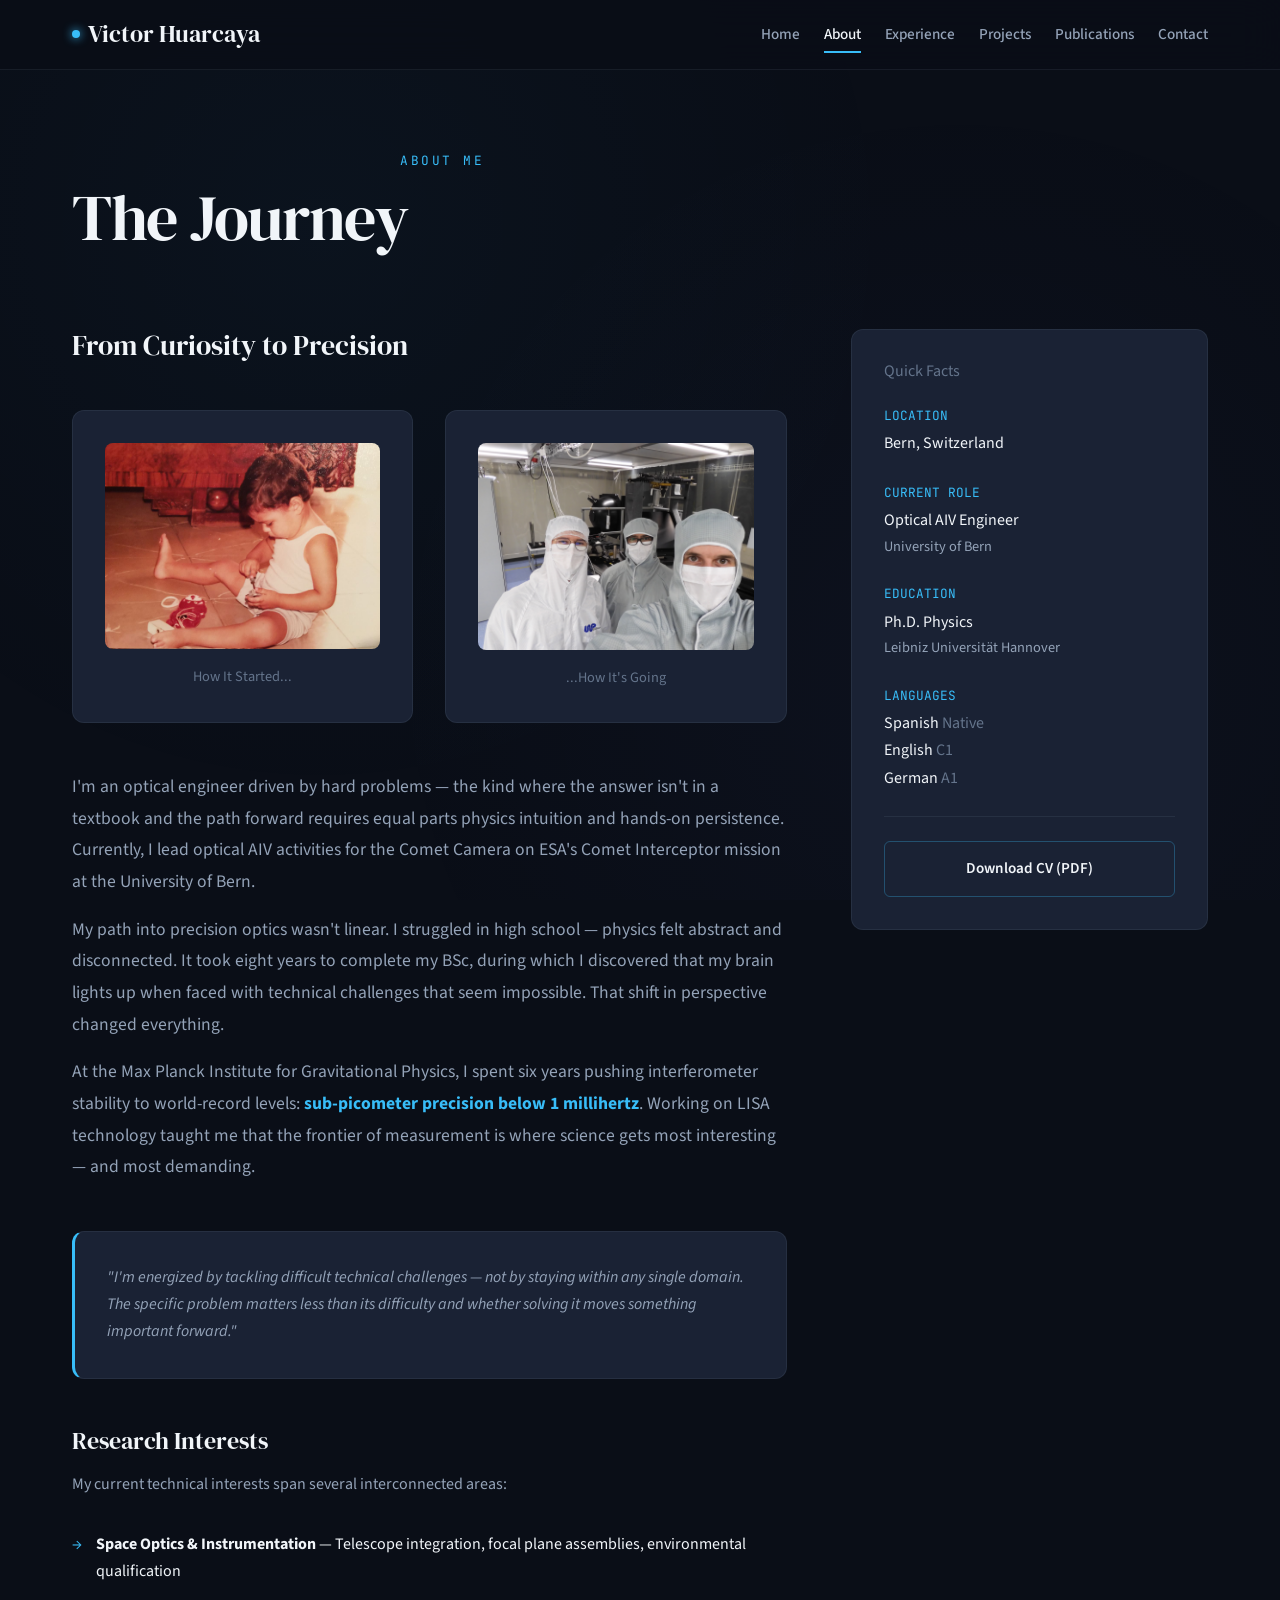
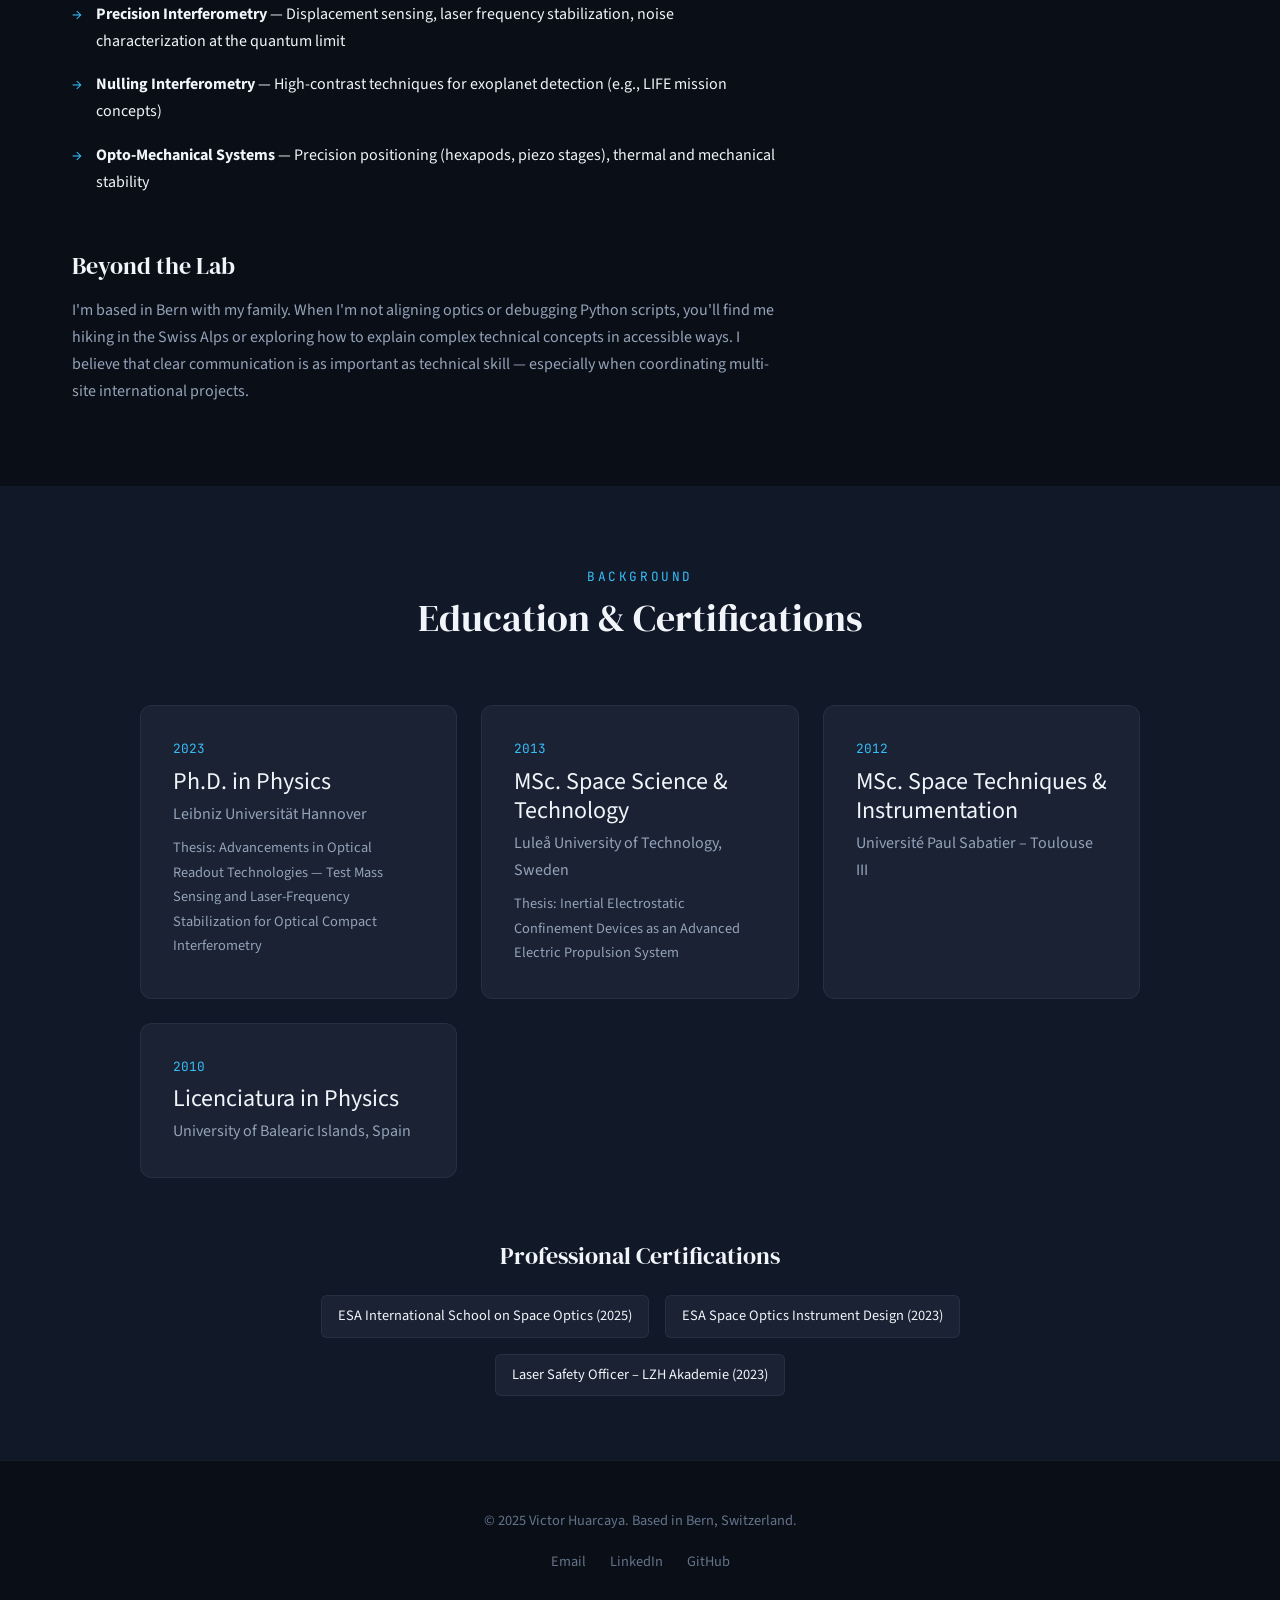
==== commit 7828b2cf: "Update about.html" ====
--- a/about.html
+++ b/about.html
@@ -60,14 +60,14 @@
           <!-- Add this after the first two paragraphs -->
           <div style="display: grid; grid-template-columns: 1fr 1fr; gap: var(--space-xl); margin: var(--space-2xl) 0;">
           <div class="card" style="text-align: center;">
-          <img src="assets/childhood-screwdriver.jpg" alt="Victor at 3 years old with a screwdriver" 
+          <img src="assets/childhood-screwdriver.JPG" alt="Victor at 3 years old with a screwdriver" 
           style="width: 100%; border-radius: 8px; margin-bottom: var(--space-md);">
           <p style="font-size: 0.9rem; color: var(--text-muted); margin-bottom: 0;">
           How It Started...
           </p>
           </div>
           <div class="card" style="text-align: center;">
-          <img src="assets/working-lasers.jpg" alt="Victor working with laser systems" 
+          <img src="assets/working-lasers.JPG" alt="Victor working with laser systems" 
           style="width: 100%; border-radius: 8px; margin-bottom: var(--space-md);">
           <p style="font-size: 0.9rem; color: var(--text-muted); margin-bottom: 0;">
           ...How It's Going
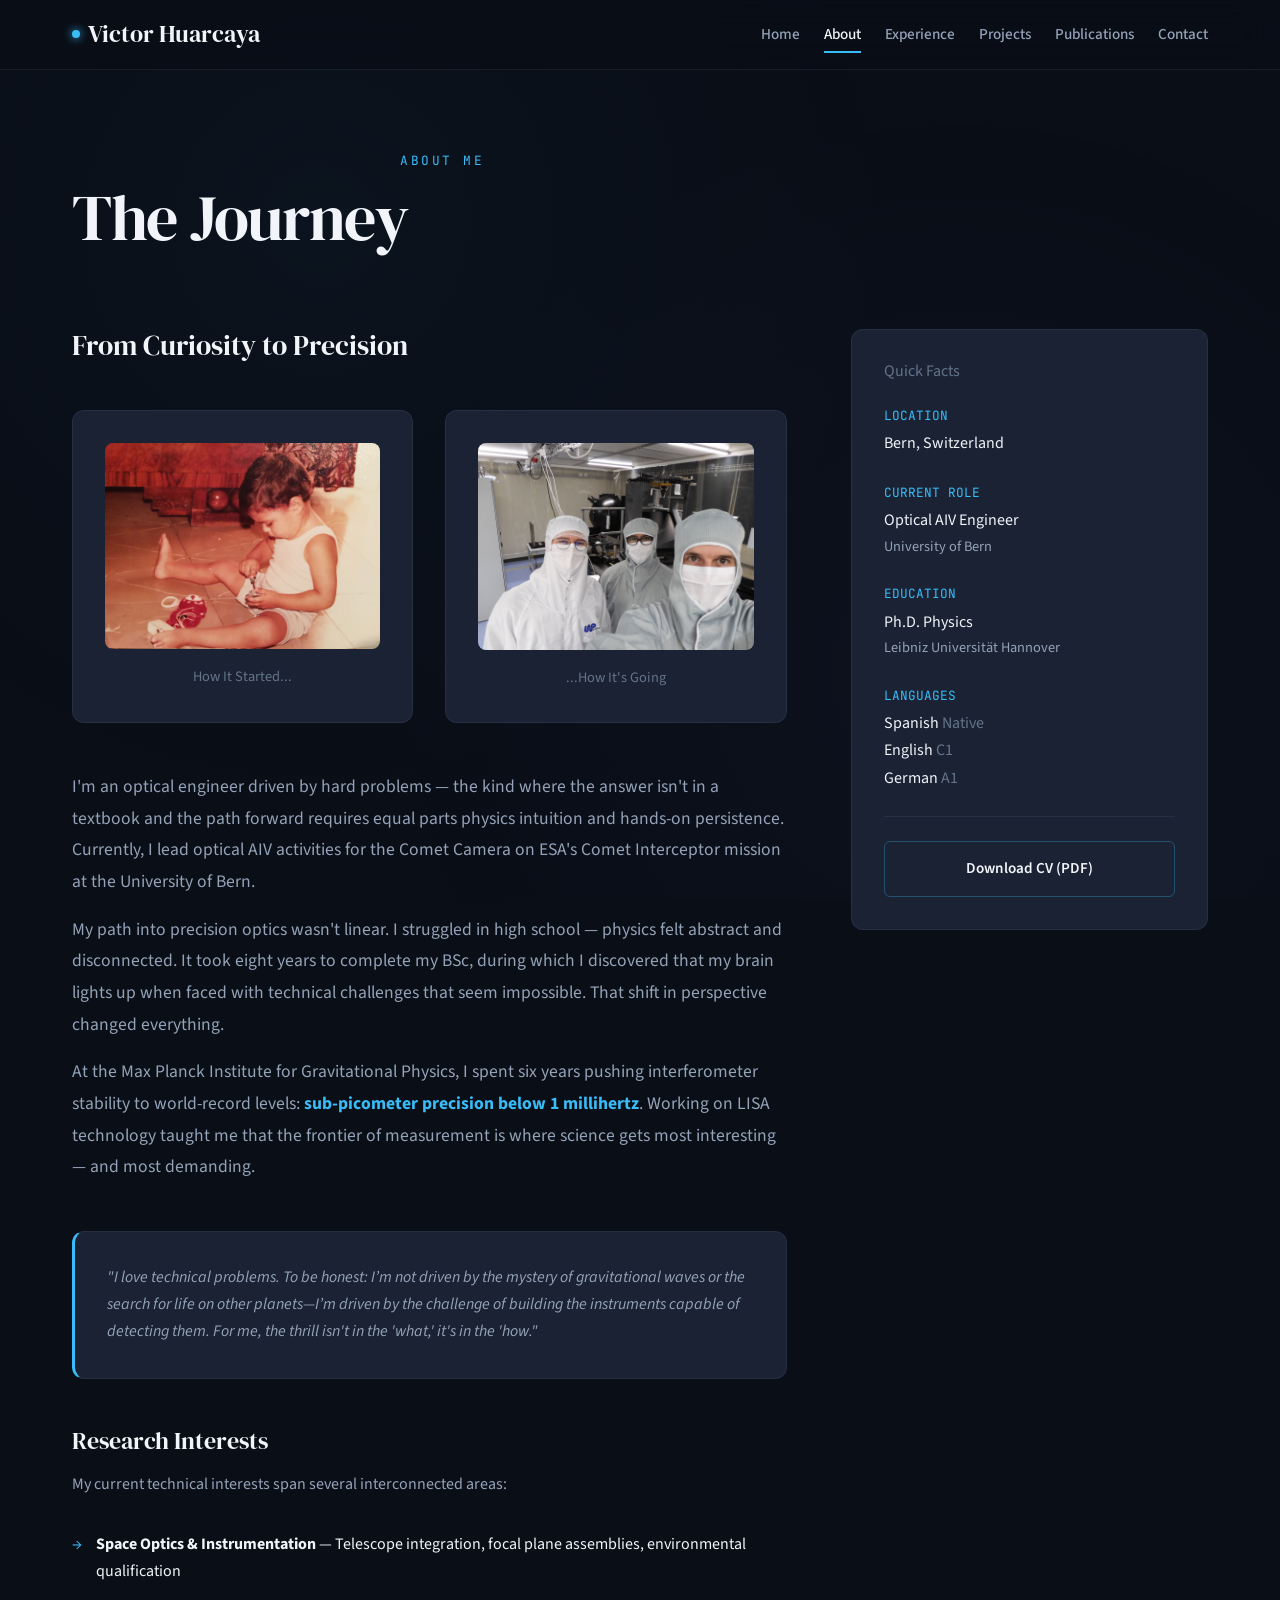
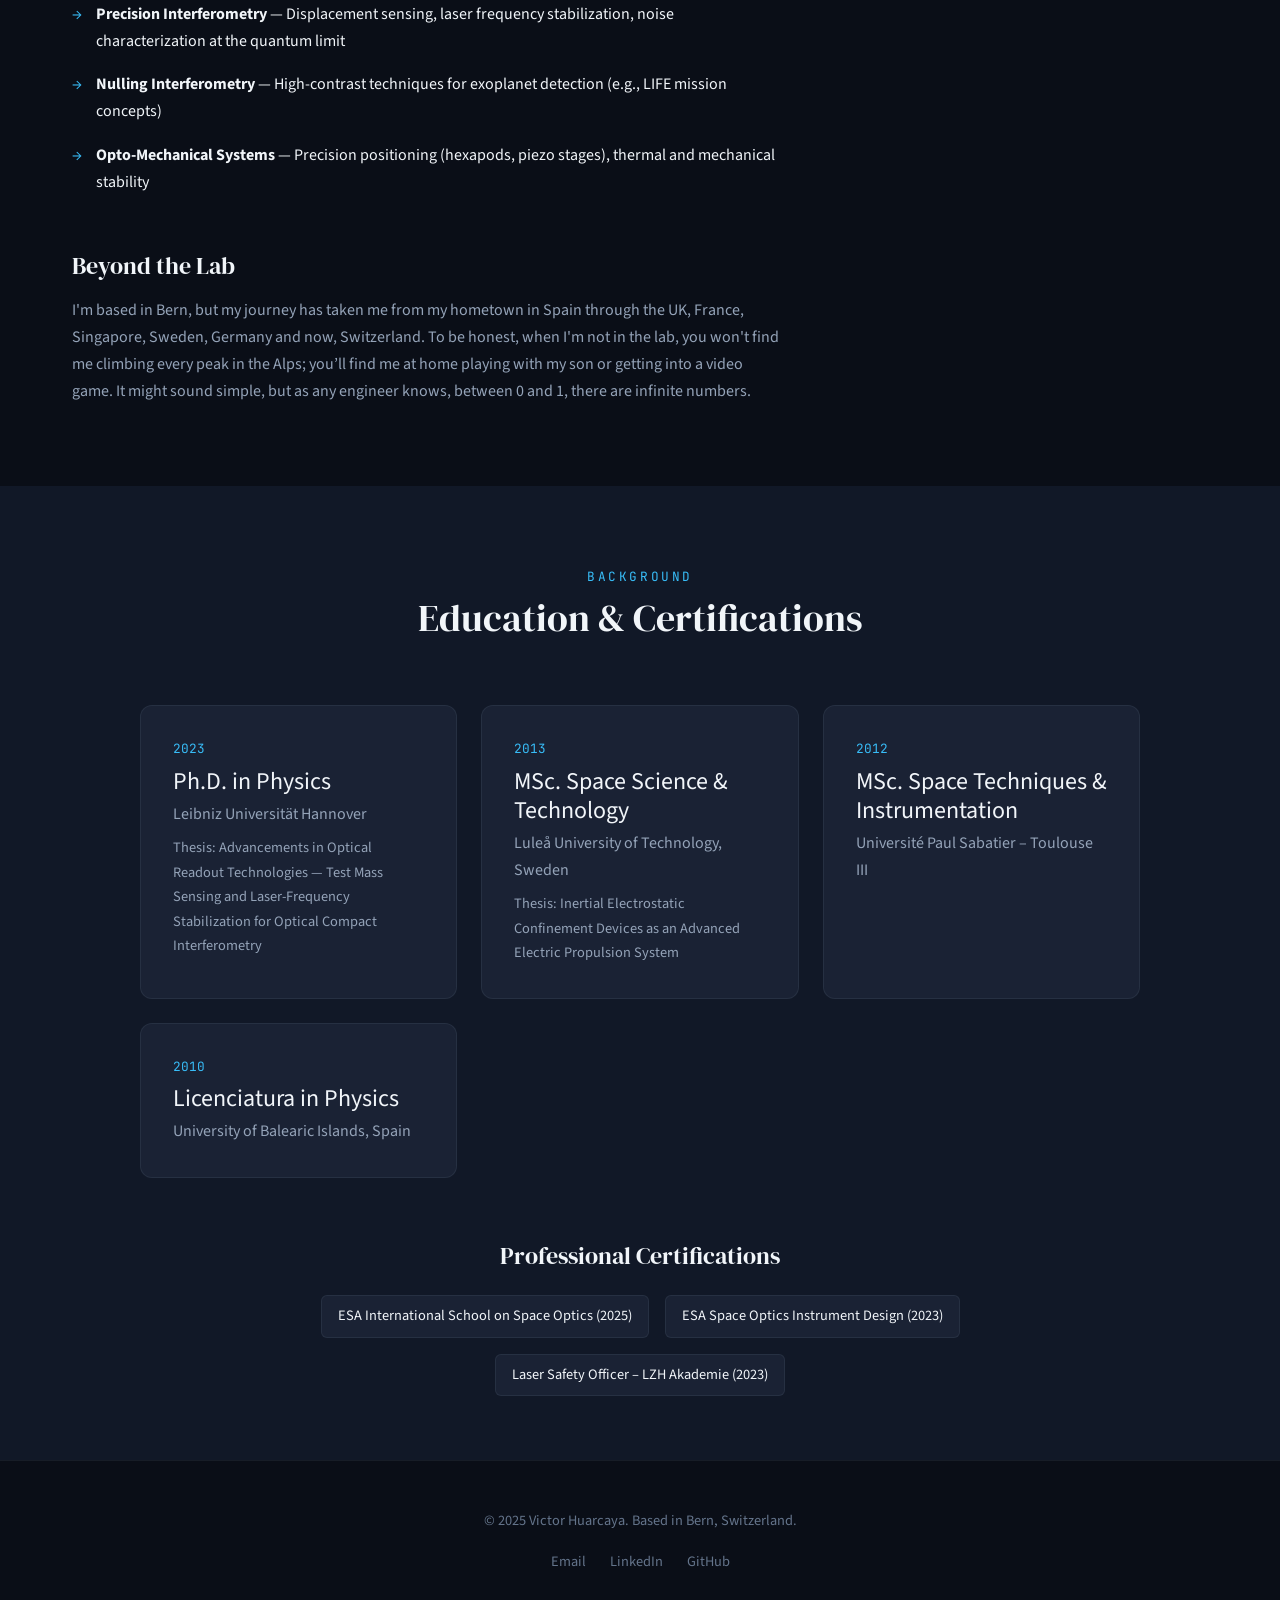
==== commit 29810141: "Update about.html" ====
--- a/about.html
+++ b/about.html
@@ -97,9 +97,9 @@
 
           <div class="card" style="margin: var(--space-2xl) 0; border-left: 3px solid var(--accent-primary);">
             <p style="font-style: italic; margin-bottom: 0; color: var(--text-secondary);">
-              "I'm energized by tackling difficult technical challenges — not by staying within any single 
-              domain. The specific problem matters less than its difficulty and whether solving it moves 
-              something important forward."
+              "I love technical problems. To be honest: I’m not driven by the mystery of gravitational waves or 
+              the search for life on other planets—I’m driven by the challenge of building the instruments capable 
+              of detecting them. For me, the thrill isn't in the 'what,' it's in the 'how."
             </p>
           </div>
 
@@ -133,10 +133,10 @@
           <h3 style="margin-top: var(--space-2xl);">Beyond the Lab</h3>
           
           <p>
-            I'm based in Bern with my family. When I'm not aligning optics or debugging Python scripts, 
-            you'll find me hiking in the Swiss Alps or exploring how to explain complex technical concepts 
-            in accessible ways. I believe that clear communication is as important as technical skill — 
-            especially when coordinating multi-site international projects.
+            I'm based in Bern, but my journey has taken me from my hometown in Spain through the UK, France, Singapore, Sweden, 
+            Germany and now, Switzerland. To be honest, when I'm not in the lab, you won't find me climbing every peak in the Alps; 
+            you’ll find me at home playing with my son or getting into a video game. It might sound simple, but 
+            as any engineer knows, between 0 and 1, there are infinite numbers.
           </p>
         </div>
         
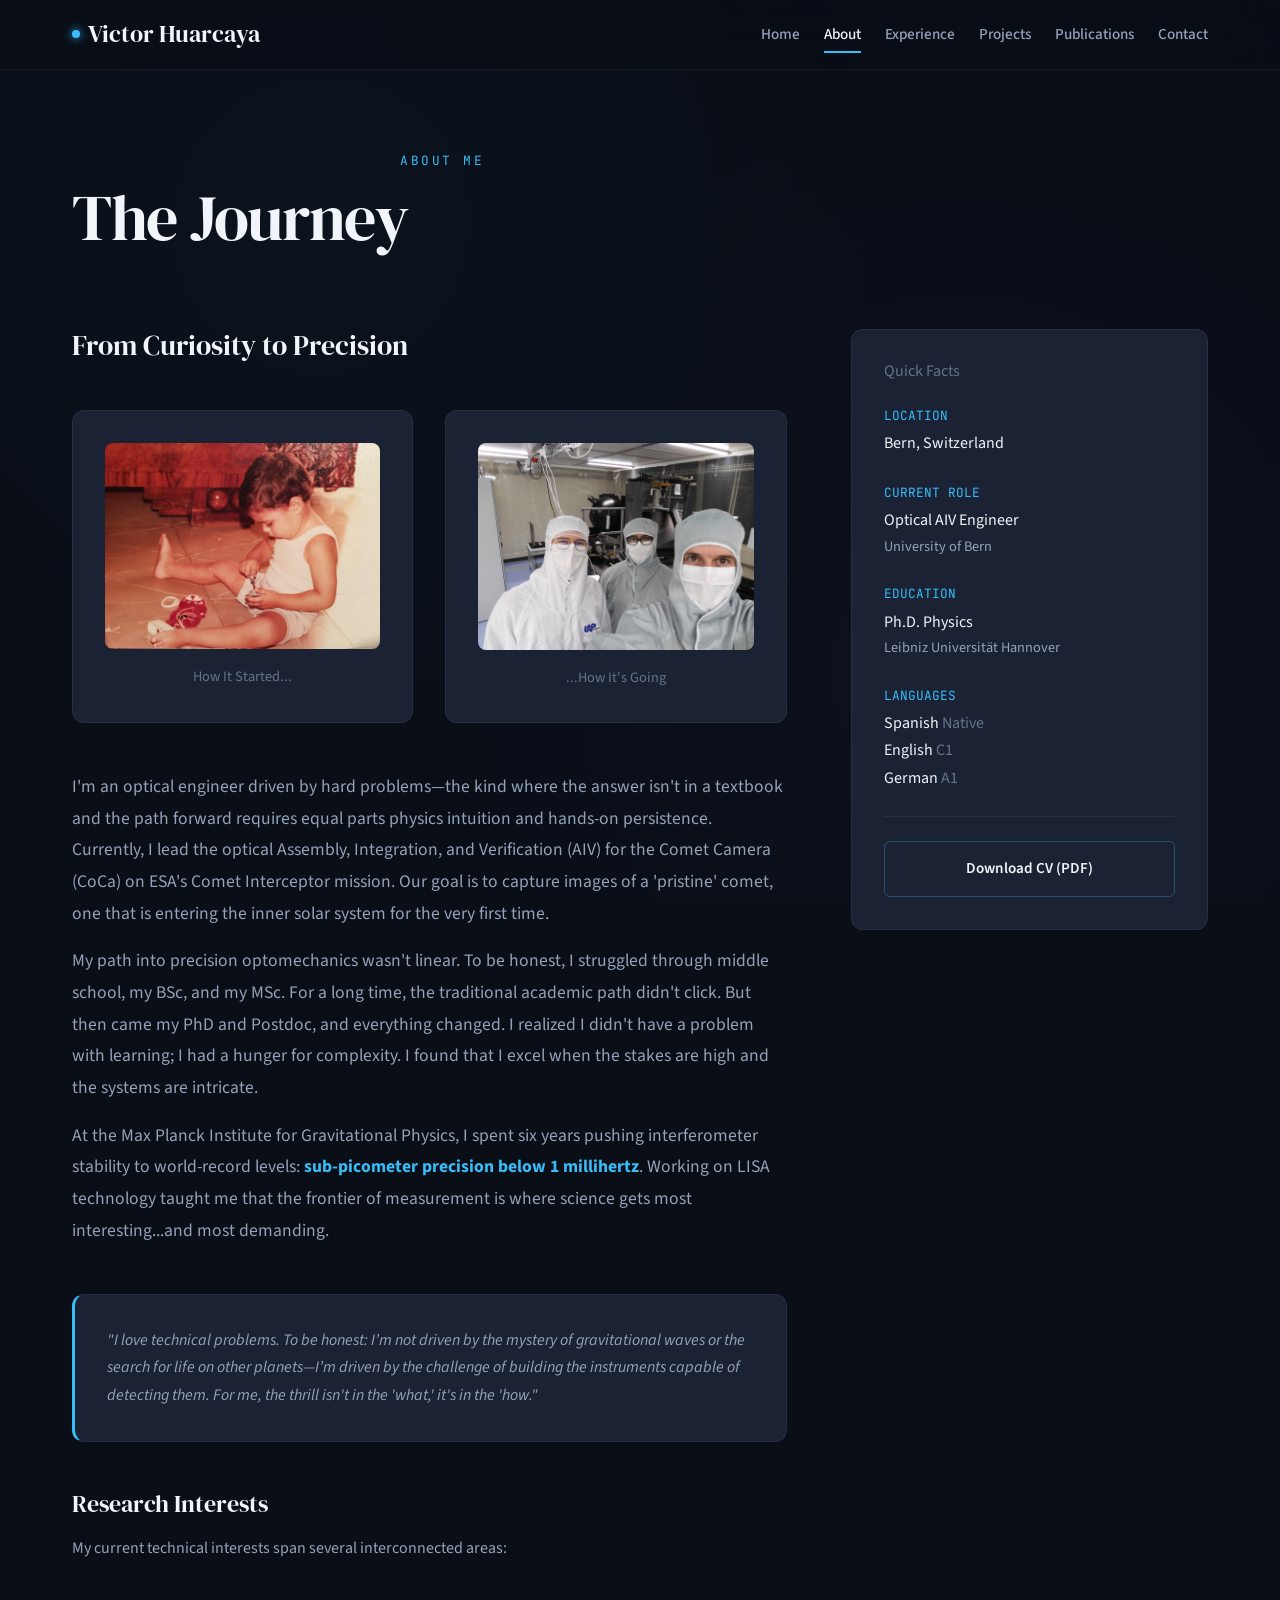
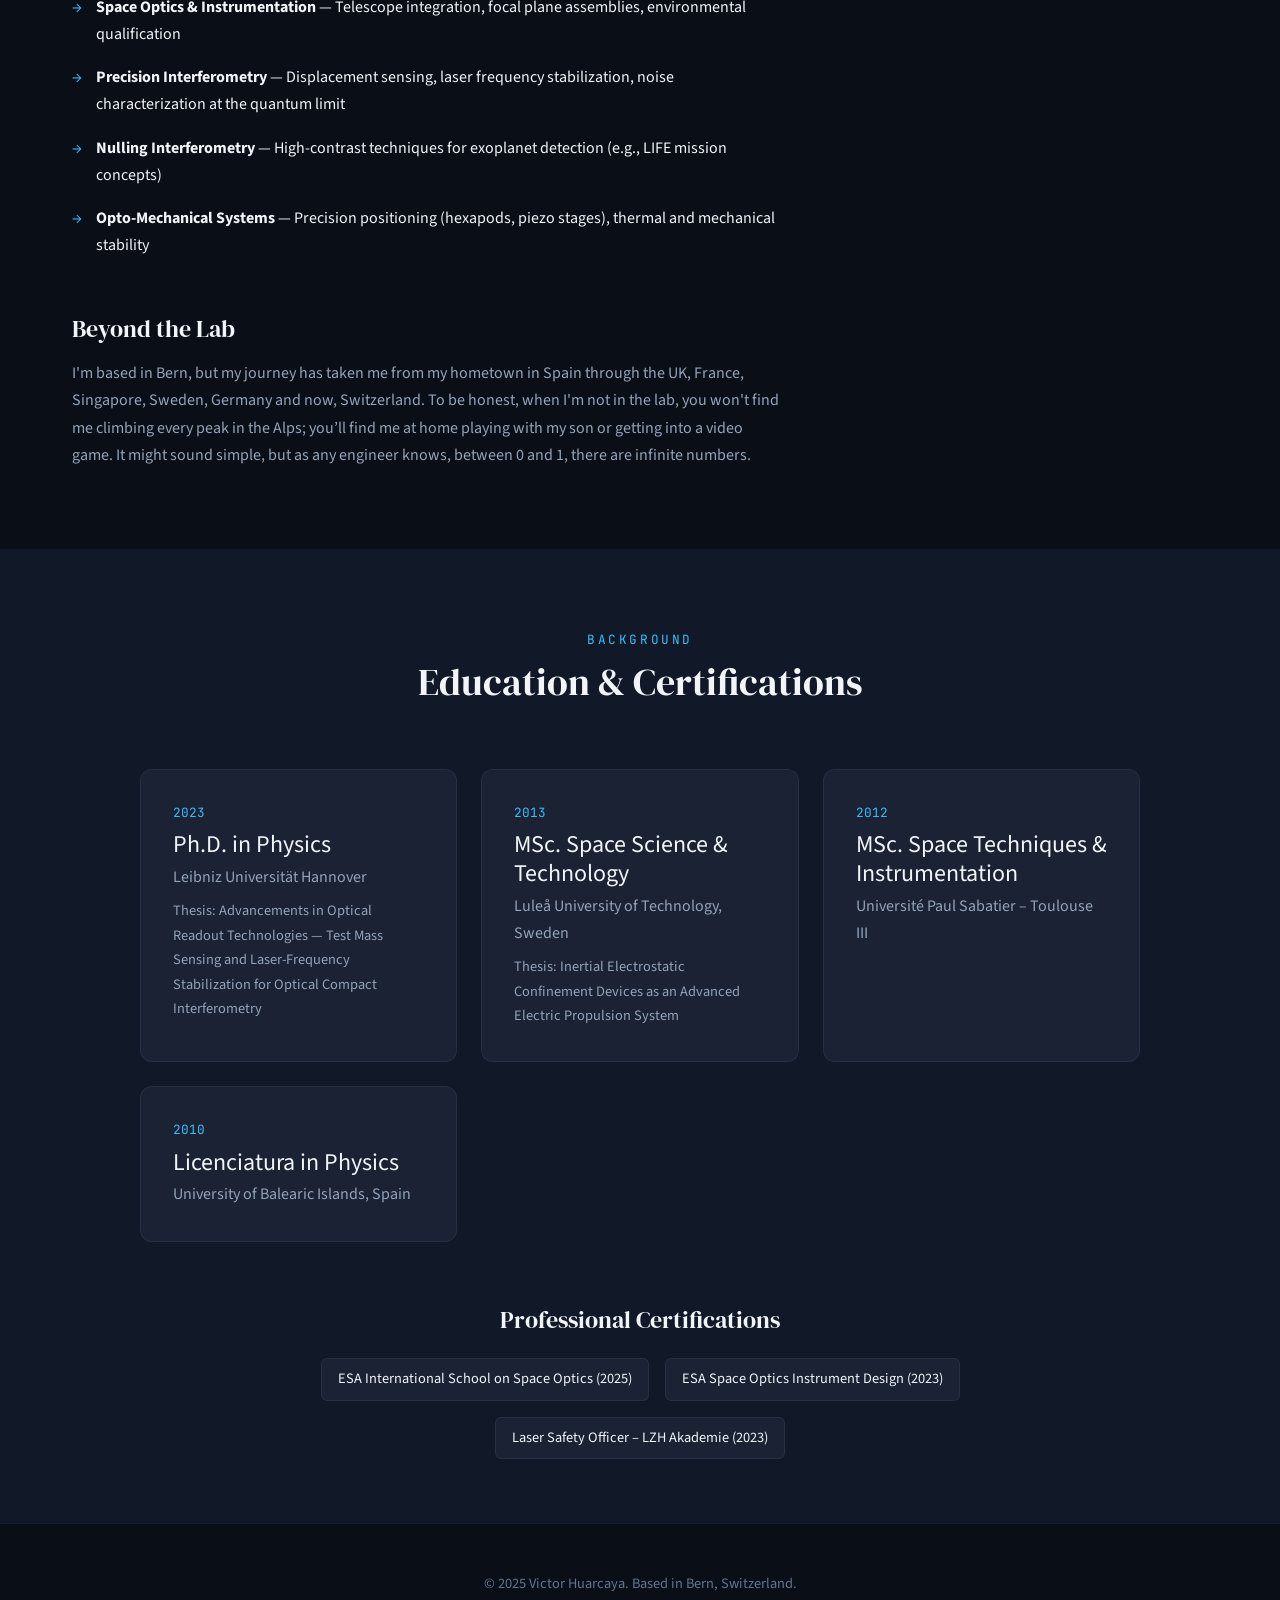
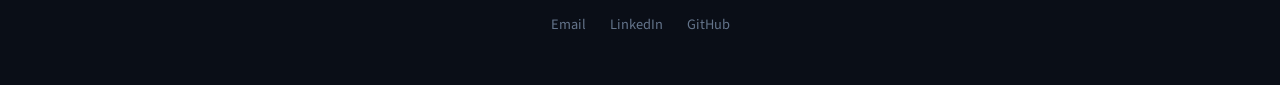
==== commit c1079431: "Update about.html" ====
--- a/about.html
+++ b/about.html
@@ -75,24 +75,28 @@
           </div>
           </div>
           <p style="font-size: 1.1rem; color: var(--text-secondary); line-height: 1.8;">
-            I'm an optical engineer driven by hard problems — the kind where the answer isn't in a textbook 
-            and the path forward requires equal parts physics intuition and hands-on persistence. Currently, 
-            I lead optical AIV activities for the Comet Camera on ESA's Comet Interceptor mission at the 
-            University of Bern.
+            I'm an optical engineer driven by hard problems—the kind where the answer isn't 
+            in a textbook and the path forward requires equal parts physics intuition and 
+            hands-on persistence. Currently, I lead the optical Assembly, Integration, and 
+            Verification (AIV) for the Comet Camera (CoCa) on ESA's Comet Interceptor mission. 
+            Our goal is to capture images of a 'pristine' comet, 
+            one that is entering the inner solar system for the very first time.
           </p>
           
           <p style="font-size: 1.1rem; color: var(--text-secondary); line-height: 1.8;">
-            My path into precision optics wasn't linear. I struggled in high school — physics felt abstract 
-            and disconnected. It took eight years to complete my BSc, during which I discovered that my 
-            brain lights up when faced with technical challenges that seem impossible. That shift in 
-            perspective changed everything.
+            My path into precision optomechanics wasn't linear. To be honest, I struggled 
+            through middle school, my BSc, and my MSc. For a long time, the traditional 
+            academic path didn't click. But then came my PhD and Postdoc, and everything 
+            changed. I realized I didn't have a problem with learning; I had a hunger for 
+            complexity. I found that I excel when the stakes are high and the systems are 
+            intricate.
           </p>
           
           <p style="font-size: 1.1rem; color: var(--text-secondary); line-height: 1.8;">
             At the Max Planck Institute for Gravitational Physics, I spent six years pushing interferometer 
             stability to world-record levels: <strong style="color: var(--accent-primary);">sub-picometer 
             precision below 1 millihertz</strong>. Working on LISA technology taught me that the frontier 
-            of measurement is where science gets most interesting — and most demanding.
+            of measurement is where science gets most interesting...and most demanding.
           </p>
 
           <div class="card" style="margin: var(--space-2xl) 0; border-left: 3px solid var(--accent-primary);">
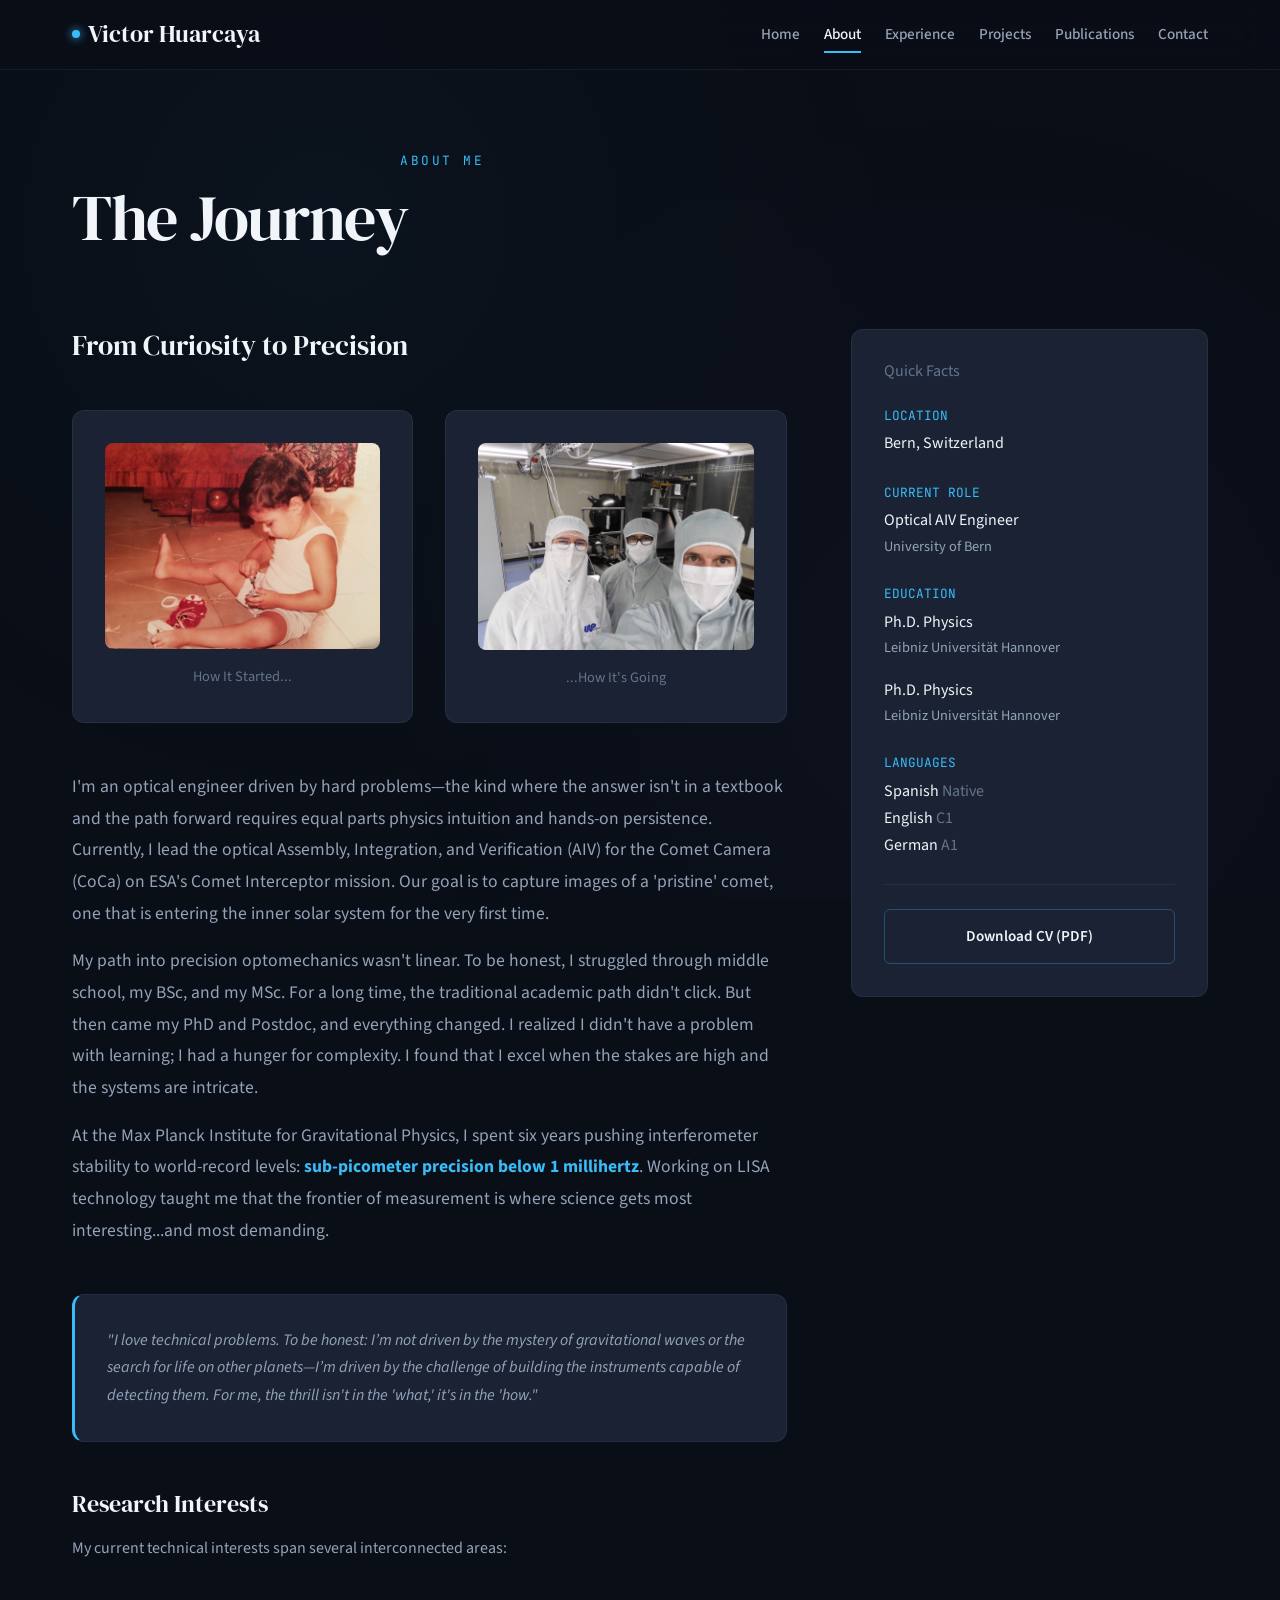
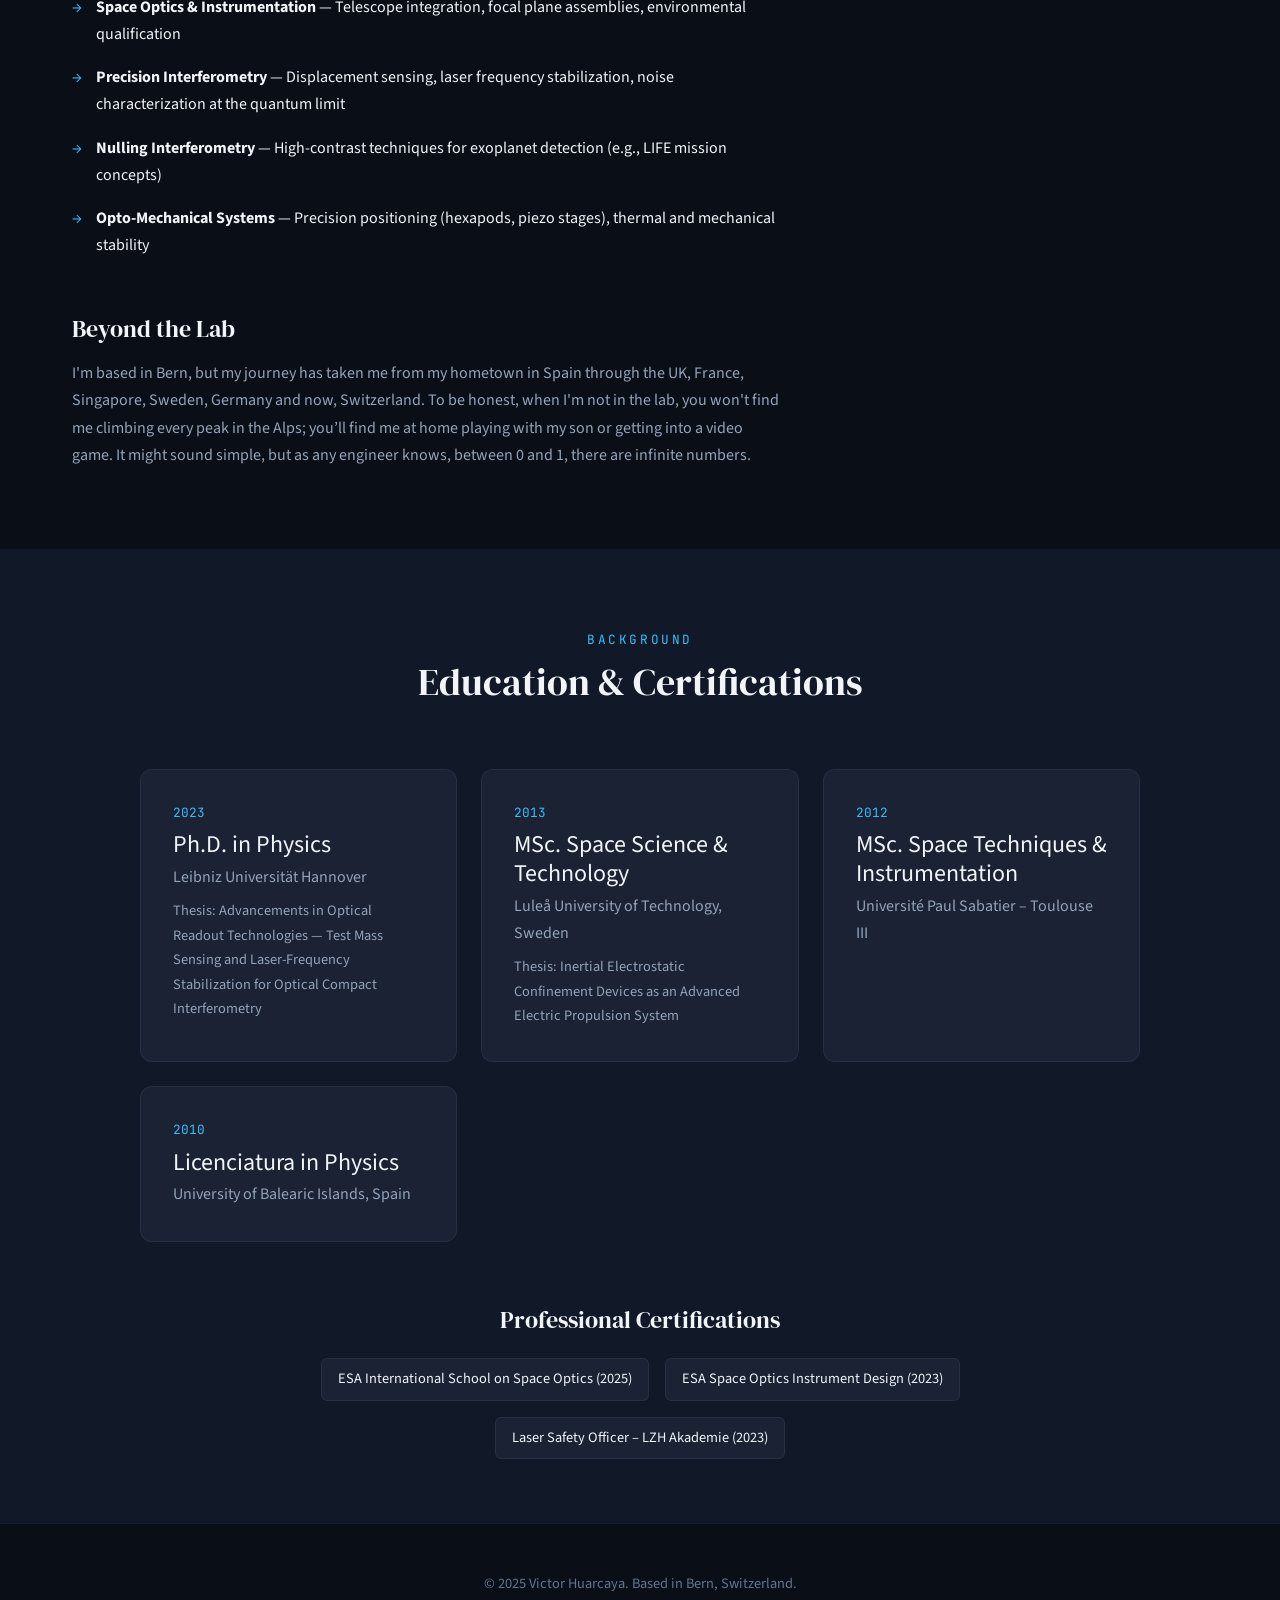
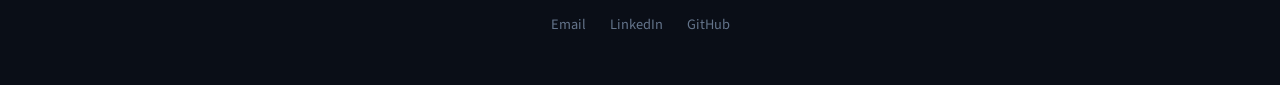
==== commit 79c1411f: "Update about.html" ====
--- a/about.html
+++ b/about.html
@@ -172,6 +172,9 @@
               </p>
               <p style="margin-bottom: 0; color: var(--text-primary);">Ph.D. Physics</p>
               <p style="font-size: 0.9rem;">Leibniz Universität Hannover</p>
+              </p>
+              <p style="margin-bottom: 0; color: var(--text-primary);">Ph.D. Physics</p>
+              <p style="font-size: 0.9rem;">Leibniz Universität Hannover</p>
             </div>
             
             <div style="margin-bottom: var(--space-lg);">
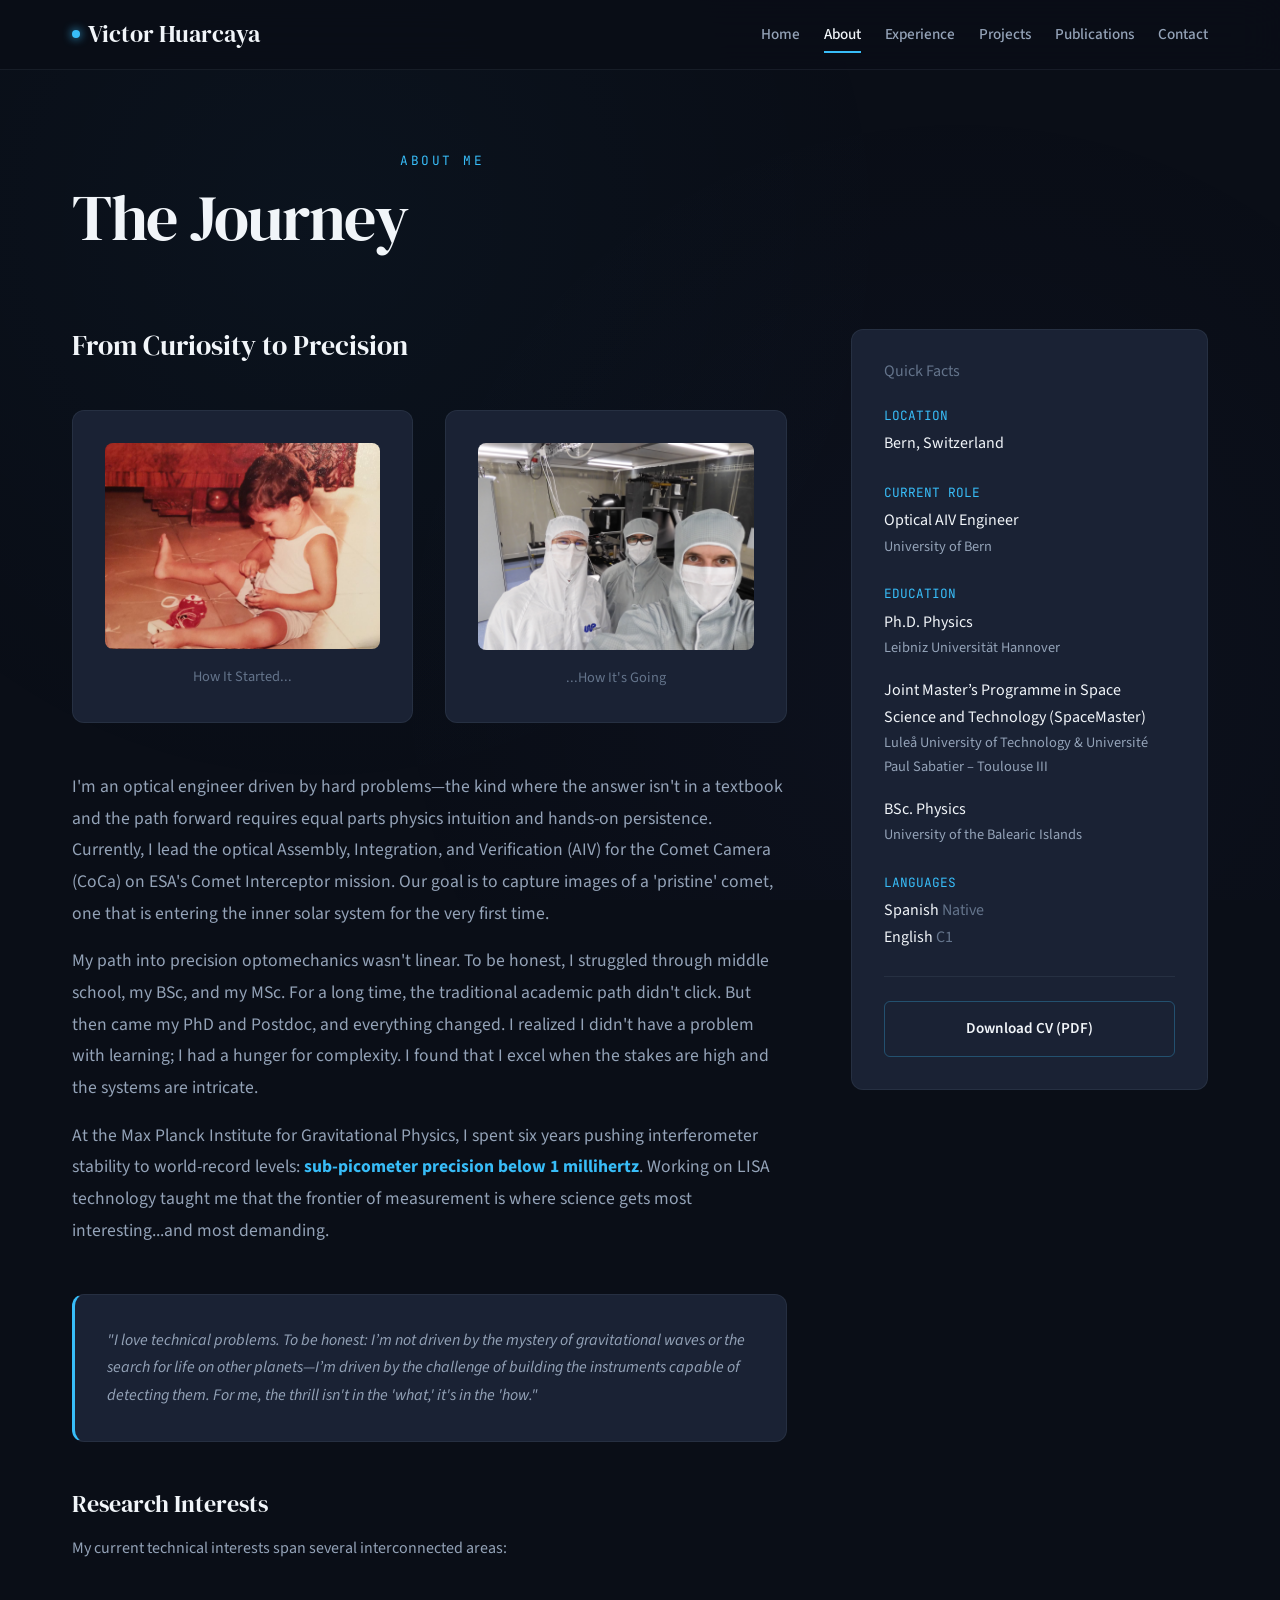
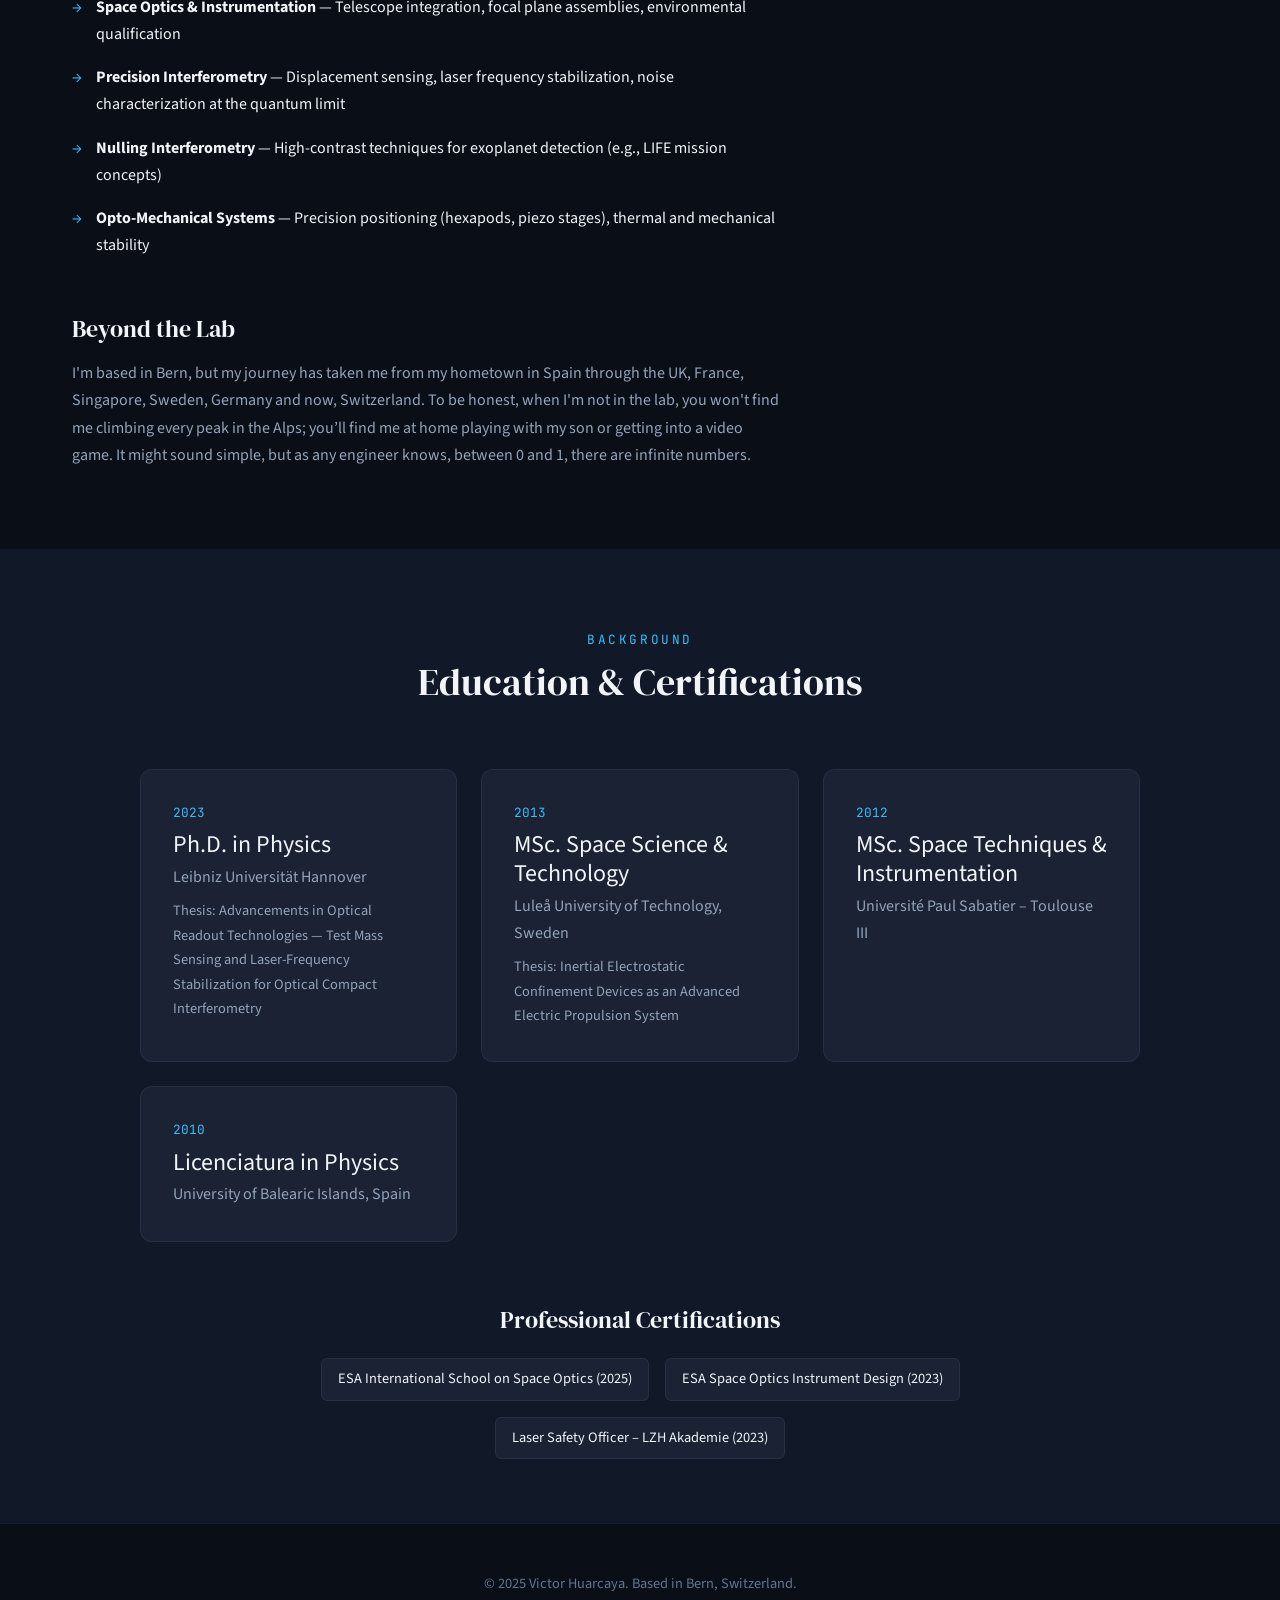
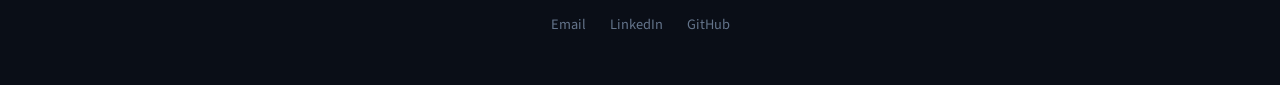
==== commit d95fa74a: "Update about.html" ====
--- a/about.html
+++ b/about.html
@@ -173,8 +173,11 @@
               <p style="margin-bottom: 0; color: var(--text-primary);">Ph.D. Physics</p>
               <p style="font-size: 0.9rem;">Leibniz Universität Hannover</p>
               </p>
-              <p style="margin-bottom: 0; color: var(--text-primary);">Ph.D. Physics</p>
-              <p style="font-size: 0.9rem;">Leibniz Universität Hannover</p>
+              <p style="margin-bottom: 0; color: var(--text-primary);">Joint Master’s Programme in Space Science and Technology (SpaceMaster) </p>
+              <p style="font-size: 0.9rem;">Luleå University of Technology & Université Paul Sabatier – Toulouse III</p>
+              </p>
+              <p style="margin-bottom: 0; color: var(--text-primary);">BSc. Physics</p>
+              <p style="font-size: 0.9rem;">University of the Balearic Islands</p>
             </div>
             
             <div style="margin-bottom: var(--space-lg);">
@@ -184,7 +187,6 @@
               <p style="margin-bottom: 0;">
                 <span style="color: var(--text-primary);">Spanish</span> <span style="color: var(--text-muted);">Native</span><br>
                 <span style="color: var(--text-primary);">English</span> <span style="color: var(--text-muted);">C1</span><br>
-                <span style="color: var(--text-primary);">German</span> <span style="color: var(--text-muted);">A1</span>
               </p>
             </div>
             
